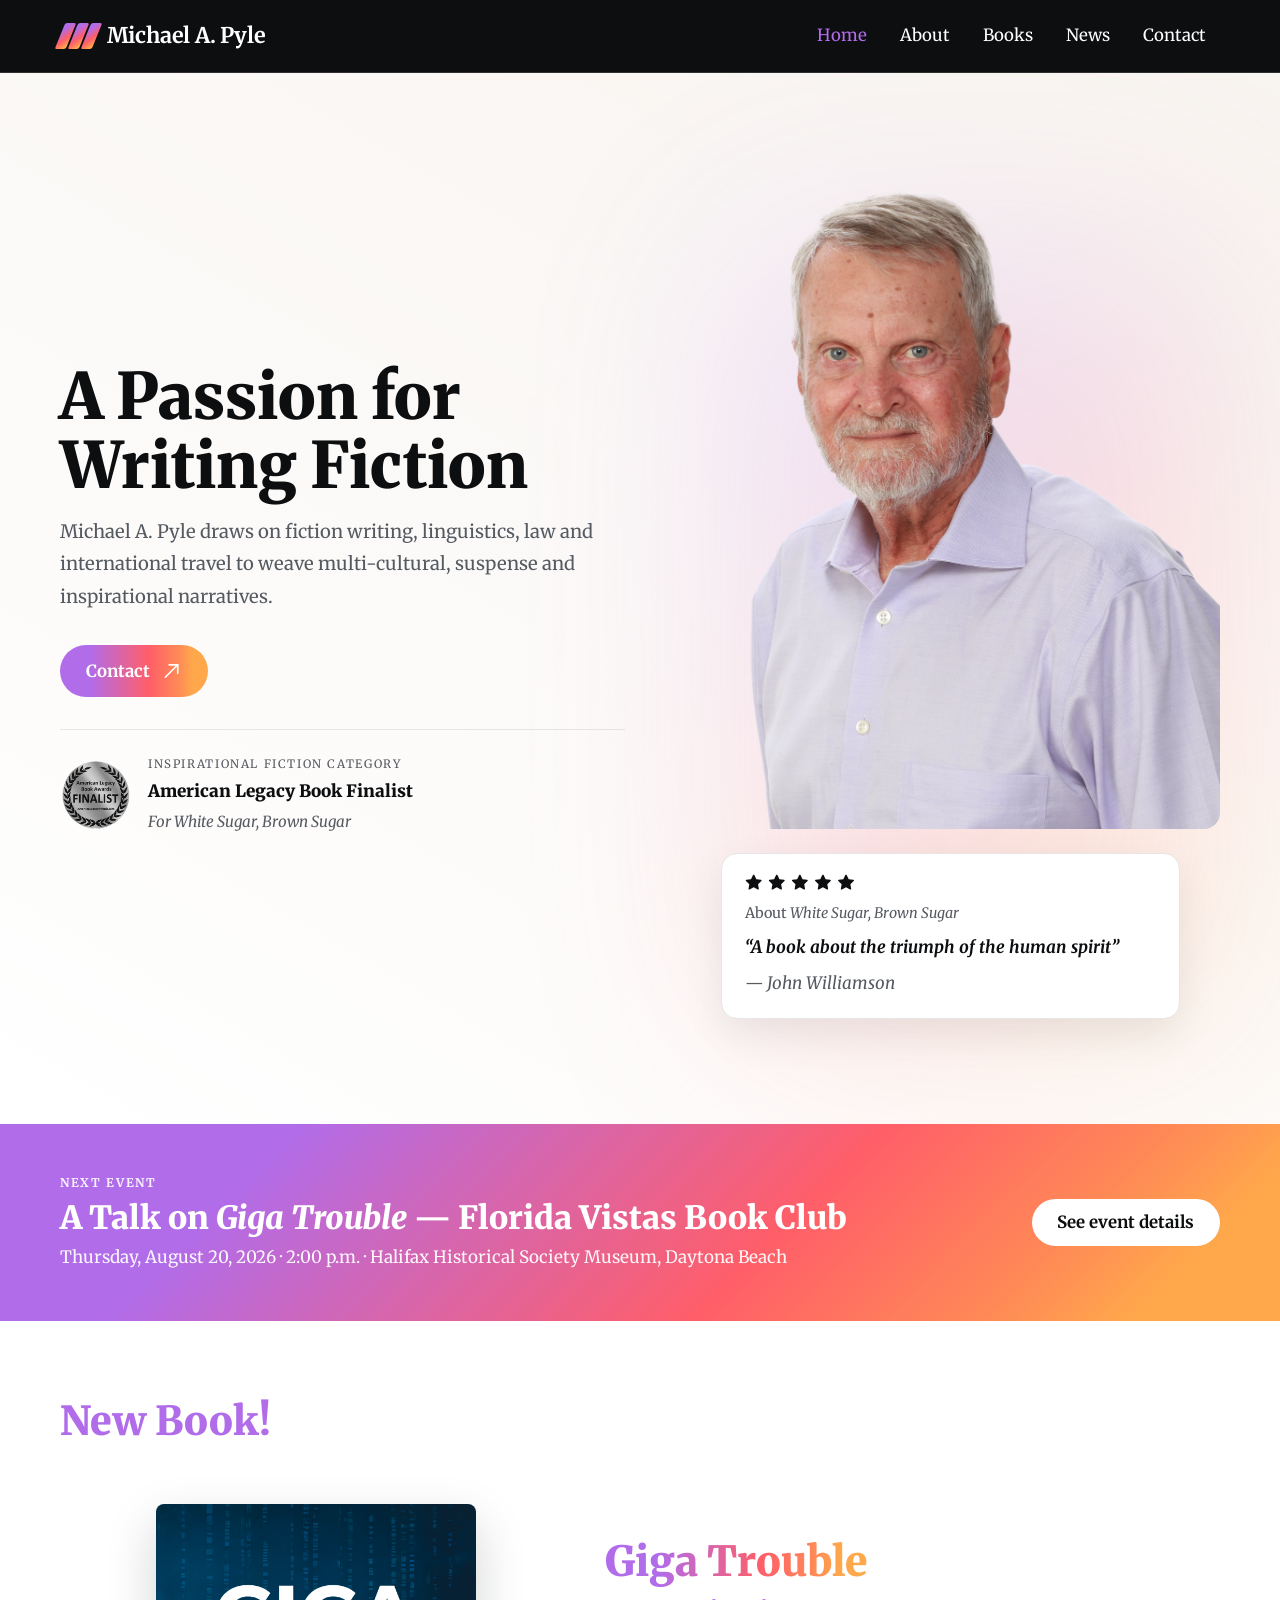
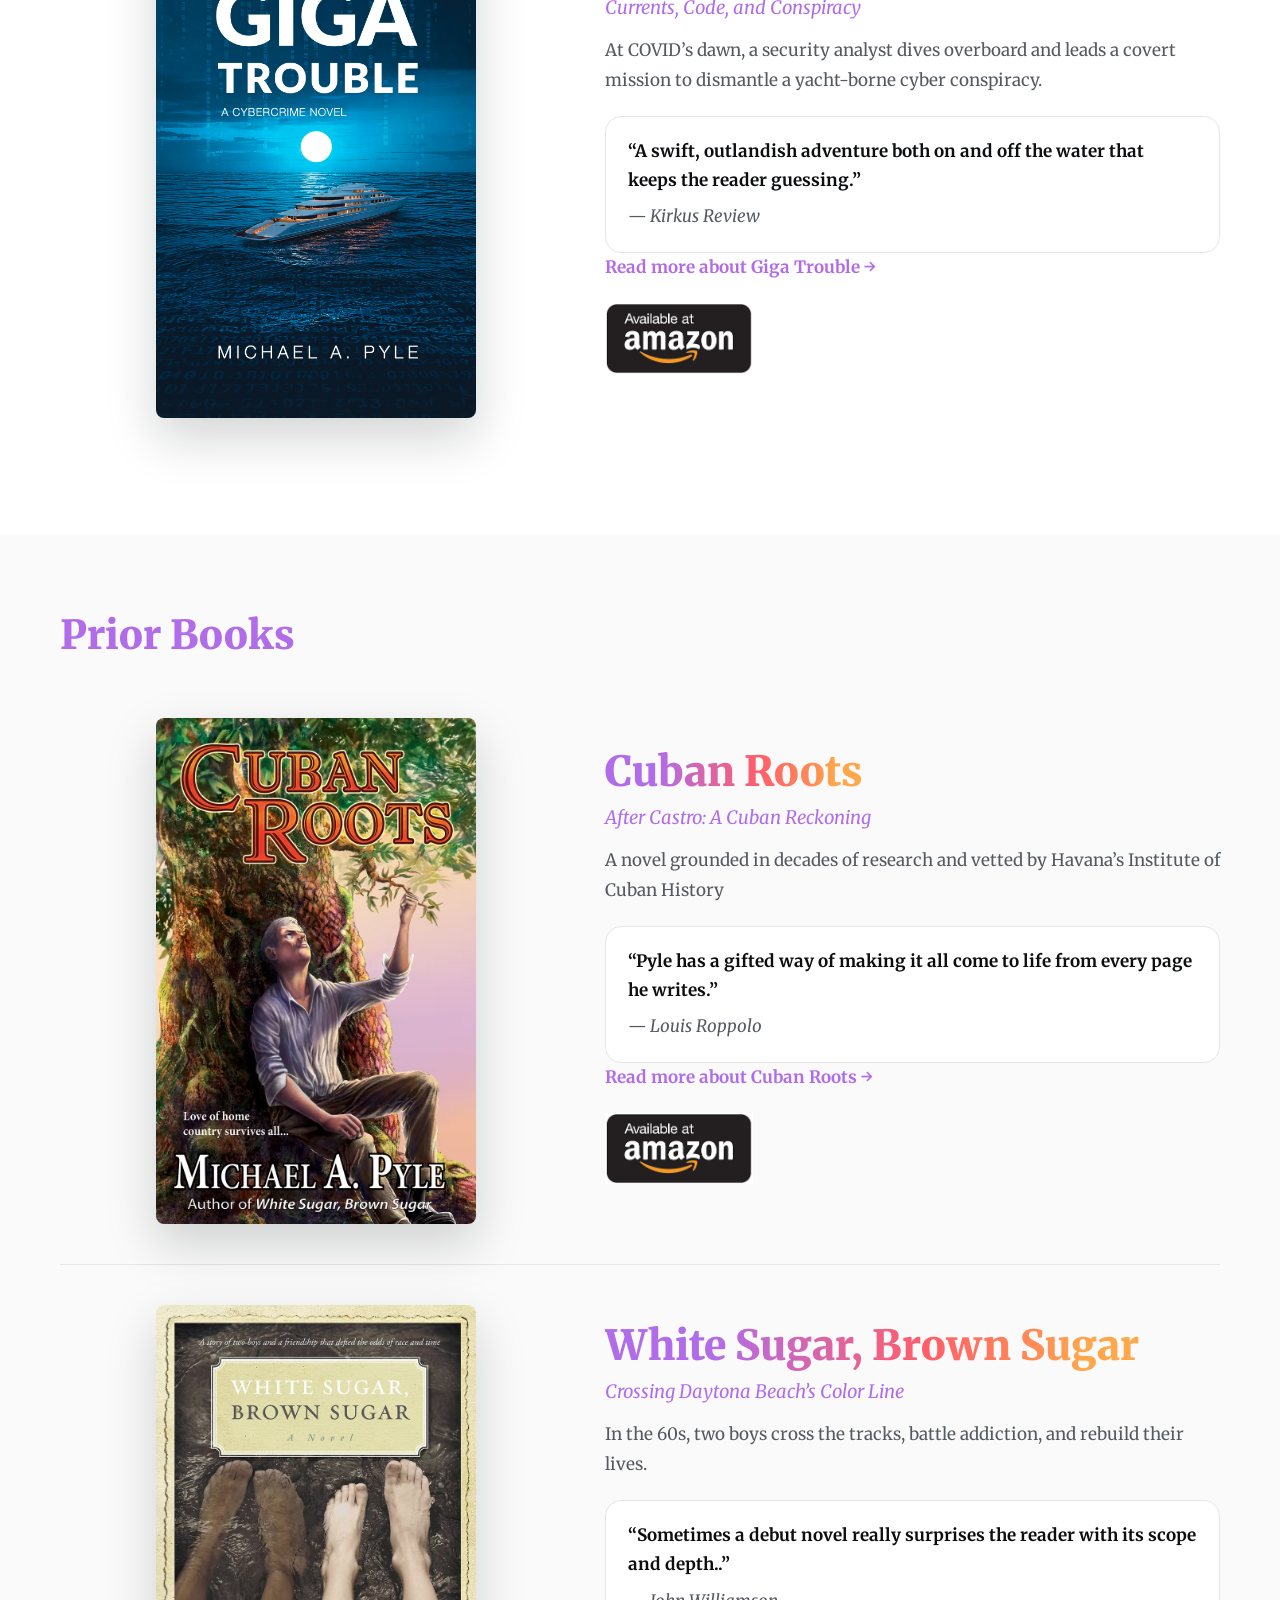
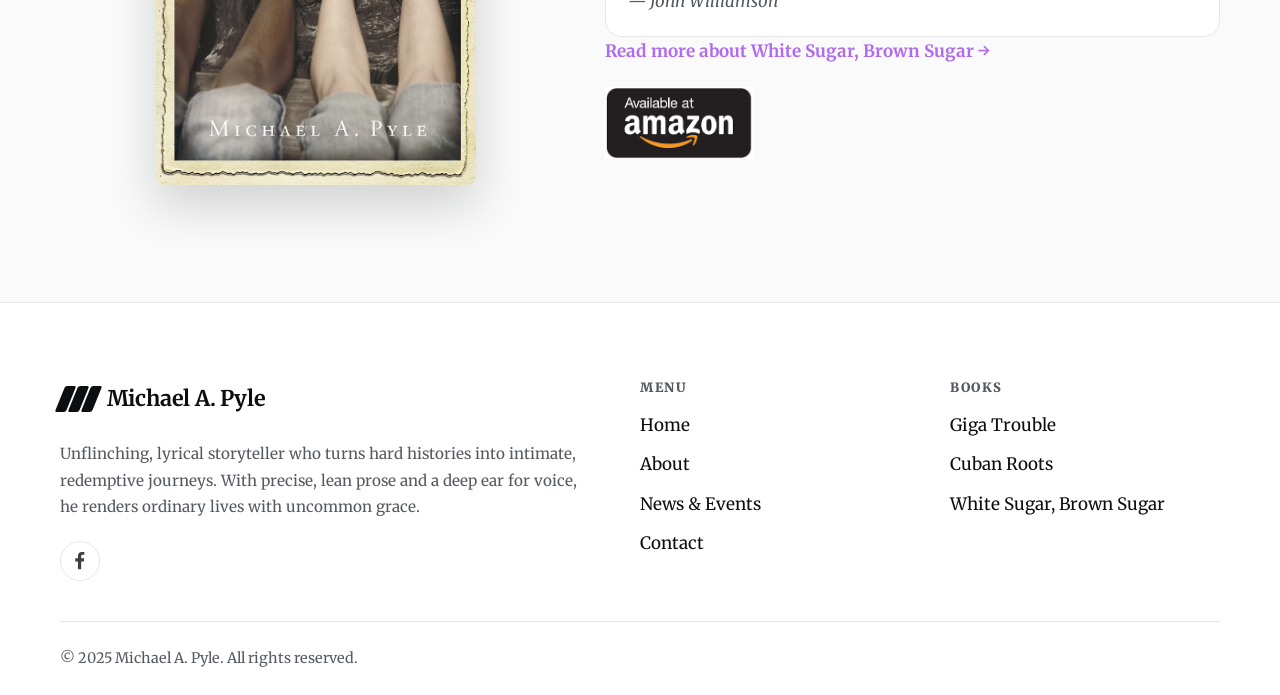
==== index.html @ 43aff0c9 "Add files via upload" ====
<!DOCTYPE html>
<html lang="en">
<head>
  <meta charset="utf-8">
  <meta name="viewport" content="width=device-width, initial-scale=1">
  <title>Michael A. Pyle</title>
  <meta name="description" content="Michael A. Pyle draws on fiction writing, linguistics, law and international travel to weave multi-cultural, suspense and inspirational narratives.">
  <link rel="canonical" href="https://www.michaelapyle.com/">
  <meta property="og:type" content="website">
  <meta property="og:site_name" content="Michael A. Pyle">
  <meta property="og:title" content="Michael A. Pyle">
  <meta property="og:description" content="Michael A. Pyle draws on fiction writing, linguistics, law and international travel to weave multi-cultural, suspense and inspirational narratives.">
  <meta property="og:url" content="https://www.michaelapyle.com/">
  <meta property="og:image" content="https://www.michaelapyle.com/images/og-michael-pyle.png">
  <meta name="twitter:card" content="summary_large_image">
  <meta name="twitter:title" content="Michael A. Pyle">
  <meta name="twitter:description" content="Michael A. Pyle draws on fiction writing, linguistics, law and international travel to weave multi-cultural, suspense and inspirational narratives.">
  <meta name="twitter:image" content="https://www.michaelapyle.com/images/og-michael-pyle.png">
  <link rel="icon" type="image/png" href="images/favicon.png">
  <link rel="apple-touch-icon" href="images/webclip.png">
  <link rel="preconnect" href="https://fonts.googleapis.com">
  <link rel="preconnect" href="https://fonts.gstatic.com" crossorigin>
  <link href="https://fonts.googleapis.com/css2?family=Merriweather:ital,wght@0,300;0,400;0,700;0,900;1,300;1,400;1,700;1,900&display=swap" rel="stylesheet">
  <link rel="stylesheet" href="css/styles.css">
  <script type="application/ld+json">
{
    "@context": "https://schema.org",
    "@type": "Person",
    "name": "Michael A. Pyle",
    "jobTitle": "Author",
    "birthDate": "1953",
    "birthPlace": "Daytona Beach, Florida",
    "alumniOf": "University of Florida",
    "url": "https://www.michaelapyle.com/",
    "email": "info@michaelapyle.com",
    "description": "Michael A. Pyle draws on fiction writing, linguistics, law and international travel to weave multi-cultural, suspense and inspirational narratives.",
    "knowsAbout": ["Fiction writing", "Linguistics", "Law", "Cuban history"],
    "sameAs": ["https://www.facebook.com"]
  }
  </script>
</head>
<body>
  <a class="skip-link" href="#main">Skip to content</a>
  <header class="nav" data-nav data-open="false">
    <div class="container nav__inner">
      <a class="brand" href="index.html" aria-label="Michael A. Pyle — home">
        <span class="brand__mark" aria-hidden="true"><span></span><span></span><span></span></span>
        <span class="brand__name">Michael A. Pyle</span>
      </a>
      <button class="nav__toggle" type="button" aria-label="Menu" aria-expanded="false" aria-controls="nav-menu">
        <span></span><span></span><span></span>
      </button>
      <nav id="nav-menu" class="nav__menu" aria-label="Primary">
        <a class="nav__link" href="index.html" aria-current="page">Home</a>
        <a class="nav__link" href="about.html">About</a>
        <div class="nav__books">
          <span class="nav__link nav__group-toggle">Books</span>
          <div class="nav__sub"><a href="giga-trouble.html"><span class="num">03/</span><span>Giga Trouble</span></a><a href="cuban-roots.html"><span class="num">02/</span><span>Cuban Roots</span></a><a href="white-sugar-brown-sugar.html"><span class="num">01/</span><span>White Sugar, Brown Sugar</span></a></div>
        </div>
        <a class="nav__link" href="news.html">News</a>
        <a class="nav__link" href="contact.html">Contact</a>
      </nav>
    </div>
  </header>
  <main id="main">
    <section class="hero">
      <div class="container hero__grid">
        <div class="hero__col">
          <h1>A Passion for Writing Fiction</h1>
          <p class="hero__lead">Michael A. Pyle draws on fiction writing, linguistics, law and international travel to weave multi-cultural, suspense and inspirational narratives.</p>
          <a class="btn btn--grad" href="contact.html" aria-label="Contact Michael A. Pyle">
        <span>Contact</span>
        <img class="btn__arrow" src="images/arrow-right-white.svg" alt="" width="22" height="22">
      </a>
          <div class="badge">
            <img src="images/american-legacy-bw.png" alt="American Legacy Book Awards seal" width="72">
            <div>
              <p class="badge__kicker">Inspirational Fiction Category</p>
              <p class="badge__title">American Legacy Book Finalist</p>
              <p class="badge__for">For <em>White Sugar, Brown Sugar</em></p>
            </div>
          </div>
        </div>
        <div class="hero__media">
          <div class="hero__glow" aria-hidden="true"></div>
          <img class="hero__img" src="images/michael-pyle-hero.png" alt="Author Michael A. Pyle" width="1152" height="768">
          <figure class="hero__quote">
            <img class="stars" src="images/stars.svg" alt="" width="110">
            <p class="label">About <em>White Sugar, Brown Sugar</em></p>
            <blockquote>&ldquo;A book about the triumph of the human spirit&rdquo;</blockquote>
            <cite>— John Williamson</cite>
          </figure>
        </div>
      </div>
    </section>

    <section class="cta-band">
      <div class="container cta-band__inner">
        <div>
          <p class="cta-band__eyebrow">Next event</p>
          <h2 class="cta-band__title">A Talk on <em>Giga Trouble</em> — Florida Vistas Book Club</h2>
          <p class="cta-band__detail">Thursday, August 20, 2026 · 2:00 p.m. · Halifax Historical Society Museum, Daytona Beach</p>
        </div>
        <a class="btn btn--on-grad" href="news.html" aria-label="See details for the August 20 Florida Vistas Book Club talk">See event details</a>
      </div>
    </section>

    <section class="section">
      <div class="container">
        <h2 class="callout-h">New Book!</h2>
        <div class="book-row">
          <div class="book-row__cover">
            <img src="images/giga-trouble-cover.png" alt="Giga Trouble book cover" width="1164">
          </div>
          <div>
            <h3 class="book-row__title"><a class="grad-text" href="giga-trouble.html">Giga Trouble</a></h3>
            <p class="book-row__tagline">Currents, Code, and Conspiracy</p>
            <p class="book-row__desc">At COVID&rsquo;s dawn, a security analyst dives overboard and leads a covert mission to dismantle a yacht-borne cyber conspiracy.</p>
            <div class="minicard">
              <blockquote>&ldquo;A swift, outlandish adventure both on and off the water that keeps the reader guessing.&rdquo;</blockquote>
              <cite>— Kirkus Review</cite>
            </div>
            <a class="read-more" href="giga-trouble.html">Read more about Giga Trouble →</a>
            <br>
            <a class="amazon-link" href="https://a.co/d/eagN1r6" target="_blank" rel="noopener" aria-label="Buy Giga Trouble on Amazon">
        <img src="images/available-at-amazon.png" alt="Available at Amazon" width="148">
      </a>
          </div>
        </div>
      </div>
    </section>

    <section class="section section--tint">
      <div class="container">
        <h2 class="callout-h">Prior Books</h2>
        <div class="book-row">
          <div class="book-row__cover">
            <img src="images/cuban-roots-cover.avif" alt="Cuban Roots book cover" width="600">
          </div>
          <div>
            <h3 class="book-row__title"><a class="grad-text" href="cuban-roots.html">Cuban Roots</a></h3>
            <p class="book-row__tagline">After Castro: A Cuban Reckoning</p>
            <p class="book-row__desc">A novel grounded in decades of research and vetted by Havana&rsquo;s Institute of Cuban History</p>
            <div class="minicard">
              <blockquote>&ldquo;Pyle has a gifted way of making it all come to life from every page he writes.&rdquo;</blockquote>
              <cite>— Louis Roppolo</cite>
            </div>
            <a class="read-more" href="cuban-roots.html">Read more about Cuban Roots →</a>
            <br>
            <a class="amazon-link" href="https://a.co/d/e1pcPQa" target="_blank" rel="noopener" aria-label="Buy Cuban Roots on Amazon">
        <img src="images/available-at-amazon.png" alt="Available at Amazon" width="148">
      </a>
          </div>
        </div>
        <div class="book-row">
          <div class="book-row__cover">
            <img src="images/white-sugar-cover.avif" alt="White Sugar, Brown Sugar book cover" width="600">
          </div>
          <div>
            <h3 class="book-row__title"><a class="grad-text" href="white-sugar-brown-sugar.html">White Sugar, Brown Sugar</a></h3>
            <p class="book-row__tagline">Crossing Daytona Beach&rsquo;s Color Line</p>
            <p class="book-row__desc">In the 60s, two boys cross the tracks, battle addiction, and rebuild their lives.</p>
            <div class="minicard">
              <blockquote>&ldquo;Sometimes a debut novel really surprises the reader with its scope and depth..&rdquo;</blockquote>
              <cite>— John Williamson</cite>
            </div>
            <a class="read-more" href="white-sugar-brown-sugar.html">Read more about White Sugar, Brown Sugar →</a>
            <br>
            <a class="amazon-link" href="https://a.co/d/07McNu4" target="_blank" rel="noopener" aria-label="Buy White Sugar, Brown Sugar on Amazon">
        <img src="images/available-at-amazon.png" alt="Available at Amazon" width="148">
      </a>
          </div>
        </div>
      </div>
    </section>
  </main>
  <footer class="footer">
    <div class="container">
      <div class="footer__top">
        <div>
          <a class="brand" href="index.html" aria-label="Michael A. Pyle — home">
        <span class="brand__mark" aria-hidden="true"><span></span><span></span><span></span></span>
        <span class="brand__name">Michael A. Pyle</span>
      </a>
          <p class="footer__blurb">Unflinching, lyrical storyteller who turns hard histories into intimate, redemptive journeys. With precise, lean prose and a deep ear for voice, he renders ordinary lives with uncommon grace.</p>
          <div class="social">
            <a href="https://www.facebook.com" target="_blank" rel="noopener" aria-label="Facebook">
              <img src="images/fb.svg" alt="" width="18" height="18">
            </a>
          </div>
        </div>
        <div class="footer__col">
          <h3>Menu</h3>
          <a href="index.html">Home</a>
          <a href="about.html">About</a>
          <a href="news.html">News &amp; Events</a>
          <a href="contact.html">Contact</a>
        </div>
        <div class="footer__col">
          <h3>Books</h3>
          <a href="giga-trouble.html">Giga Trouble</a>
          <a href="cuban-roots.html">Cuban Roots</a>
          <a href="white-sugar-brown-sugar.html">White Sugar, Brown Sugar</a>
        </div>
      </div>
      <div class="footer__bottom">© 2025 Michael A. Pyle. All rights reserved.</div>
    </div>
  </footer>
  <script src="js/nav.js" defer></script>
</body>
</html>
---- css/styles.css ----
/* =========================================================================
   Michael A. Pyle — static recreation
   Mobile-first. Palette + signature gradient lifted verbatim from the
   original Webflow stylesheet (michael-a-pyle.webflow.shared.css).
   ========================================================================= */

:root {
  --dark: #0d0e10;
  --white: #ffffff;
  --off-white: #fafafa;
  --paper: #f8f4f0;

  /* text */
  --ink: #0d0e10;
  --ink-muted: #555a61;
  --on-dark: #ffffff;
  --on-dark-muted: rgba(255, 255, 255, 0.75);

  /* lines */
  --border: #e6e6e6;
  --border-dark: rgba(255, 255, 255, 0.14);

  /* brand gradient stops */
  --g1: #b16cea; /* purple */
  --g2: #ff5e69; /* pink   */
  --g3: #ff8a56; /* orange */
  --g4: #ffa84b; /* amber  */
  --brand: var(--g1);
  --gradient: linear-gradient(to right, #b16cea 20%, #ff5e69 60%, #ff8a56 80%, #ffa84b 90%);
  --gradient-135: linear-gradient(135deg, #b16cea 20%, #ff5e69 60%, #ff8a56 80%, #ffa84b 90%);

  --maxw: 1200px;
  --radius: 16px;
  --radius-pill: 40px;

  --step: clamp(2.5rem, 6vw, 5rem); /* vertical section rhythm */
}

/* ---------- reset ---------- */
*,
*::before,
*::after { box-sizing: border-box; }

html { -webkit-text-size-adjust: 100%; scroll-behavior: smooth; }

body {
  margin: 0;
  font-family: "Merriweather", Georgia, "Times New Roman", serif;
  font-weight: 400;
  font-size: 1.0625rem;
  line-height: 1.75;
  color: var(--ink);
  background: var(--white);
  -webkit-font-smoothing: antialiased;
  text-rendering: optimizeLegibility;
}

img { max-width: 100%; height: auto; display: block; }

a { color: inherit; }

h1, h2, h3, h4, h5, h6 { font-weight: 900; line-height: 1.15; margin: 0 0 0.5em; }

p { margin: 0 0 1rem; }

:focus-visible {
  outline: 3px solid var(--g1);
  outline-offset: 2px;
  border-radius: 4px;
}

.skip-link {
  position: absolute;
  left: -9999px;
  top: 0;
  background: var(--dark);
  color: #fff;
  padding: 0.75rem 1.25rem;
  z-index: 1000;
  border-radius: 0 0 8px 0;
}
.skip-link:focus { left: 0; }

.container {
  width: 100%;
  max-width: var(--maxw);
  margin-inline: auto;
  padding-inline: 1.25rem;
}

.visually-hidden {
  position: absolute !important;
  width: 1px; height: 1px;
  padding: 0; margin: -1px;
  overflow: hidden; clip: rect(0 0 0 0);
  white-space: nowrap; border: 0;
}

/* gradient text helper */
.grad-text {
  background: var(--gradient);
  -webkit-background-clip: text;
  background-clip: text;
  color: transparent;
}

/* ========================================================================
   NAV
   ======================================================================== */
.nav {
  position: sticky;
  top: 0;
  z-index: 100;
  background: var(--dark);
  color: var(--on-dark);
  border-bottom: 1px solid var(--border-dark);
}
.nav__inner {
  display: flex;
  align-items: center;
  justify-content: space-between;
  flex-wrap: wrap;
  gap: 1rem;
  min-height: 72px;
}
.brand {
  display: inline-flex;
  align-items: center;
  gap: 0.6rem;
  text-decoration: none;
  color: var(--on-dark);
}
.brand__mark {
  display: inline-flex;
  gap: 2px;
  flex: 0 0 auto;
}
.brand__mark span {
  width: 11px;
  height: 26px;
  display: block;
  -webkit-transform: skewX(-22deg);
  transform: skewX(-22deg);
  background: var(--gradient-135);
  border-radius: 2px;
}
.brand__name {
  font-family: "Merriweather", Georgia, serif;
  font-weight: 700;
  font-size: 1.35rem;
  letter-spacing: -0.01em;
  white-space: nowrap;
}

.nav__toggle {
  display: inline-flex;
  flex-direction: column;
  justify-content: center;
  gap: 5px;
  width: 44px; height: 44px;
  background: transparent;
  border: 0;
  cursor: pointer;
  padding: 10px;
}
.nav__toggle span {
  height: 2px;
  background: #fff;
  border-radius: 2px;
  transition: transform 0.25s ease, opacity 0.2s ease;
}
.nav[data-open="true"] .nav__toggle span:nth-child(1) { transform: translateY(7px) rotate(45deg); }
.nav[data-open="true"] .nav__toggle span:nth-child(2) { opacity: 0; }
.nav[data-open="true"] .nav__toggle span:nth-child(3) { transform: translateY(-7px) rotate(-45deg); }

.nav__menu {
  display: none;
  flex-direction: column;
  gap: 0.25rem;
  padding: 0.5rem 0 1.25rem;
  width: 100%;
  order: 3;
}
.nav[data-open="true"] .nav__menu { display: flex; }

.nav__link {
  text-decoration: none;
  color: var(--on-dark);
  font-size: 1.05rem;
  padding: 0.6rem 0.25rem;
  border-bottom: 1px solid var(--border-dark);
}
.nav__link[aria-current="page"] { color: var(--g1); }

.nav__group-label {
  margin-top: 0.5rem;
  font-size: 0.8rem;
  letter-spacing: 0.12em;
  text-transform: uppercase;
  color: var(--on-dark-muted);
}
.nav__sub {
  display: flex;
  flex-direction: column;
}
.nav__sub a {
  display: flex;
  align-items: baseline;
  gap: 0.6rem;
  text-decoration: none;
  color: var(--on-dark);
  padding: 0.55rem 0.25rem;
  border-bottom: 1px solid var(--border-dark);
}
.nav__sub .num { color: var(--g1); font-weight: 700; font-size: 0.85rem; }

/* ========================================================================
   HERO (dark)
   ======================================================================== */
.hero {
  background: linear-gradient(210deg, var(--paper), #fff);
  color: var(--ink);
  padding-block: clamp(2.5rem, 7vw, 5.5rem);
  position: relative;
  overflow: hidden;
}
.hero__grid {
  display: grid;
  gap: 2.5rem;
  align-items: center;
}
.hero__eyebrow {
  color: var(--ink-muted);
  font-style: italic;
  margin-bottom: 0.75rem;
}
.hero h1 {
  font-size: clamp(2.5rem, 8vw, 4rem);
  font-weight: 900;
  line-height: 1.08;
  margin-bottom: 1rem;
}
.hero__lead {
  color: var(--ink-muted);
  font-size: 1.15rem;
  max-width: 46ch;
  margin-bottom: 2rem;
}
.hero__tagline {
  font-style: italic;
  font-size: 1.25rem;
  color: var(--g1);
  margin-bottom: 0.5rem;
}
.hero__desc { color: var(--ink-muted); max-width: 48ch; margin-bottom: 1.75rem; }
.hero__img {
  border-radius: var(--radius);
  width: 100%;
  position: relative;
  z-index: 1;
}
.hero__media { position: relative; }
.hero__glow {
  position: absolute;
  inset: 10% 0 0 10%;
  background: var(--gradient-135);
  filter: blur(110px);
  opacity: 0.18;
  z-index: 0;
  pointer-events: none;
}

/* award badge */
.badge {
  display: flex;
  align-items: center;
  gap: 1rem;
  margin-top: 2rem;
  padding-top: 1.5rem;
  border-top: 1px solid var(--border);
}
.badge img { width: 72px; height: auto; }
.badge__kicker {
  font-size: 0.72rem;
  letter-spacing: 0.14em;
  text-transform: uppercase;
  color: var(--ink-muted);
  margin: 0;
}
.badge__title { font-weight: 900; margin: 0.15rem 0; }
.badge__for { font-style: italic; color: var(--ink-muted); margin: 0; font-size: 0.95rem; }

/* floating testimonial card on hero image */
.hero__quote {
  margin-top: 1.5rem;
  background: var(--white);
  border: 1px solid var(--border);
  border-radius: var(--radius);
  padding: 1.25rem 1.4rem;
  position: relative;
  z-index: 1;
  box-shadow: 0 16px 40px rgba(13, 14, 16, 0.08);
}
.hero__quote .stars { width: 110px; margin-bottom: 0.6rem; }
.hero__quote .label { color: var(--ink-muted); font-size: 0.9rem; margin: 0 0 0.4rem; }
.hero__quote blockquote { margin: 0; font-style: italic; font-weight: 700; }
.hero__quote cite { display: block; margin-top: 0.4rem; font-style: italic; color: var(--ink-muted); }

/* ========================================================================
   BUTTONS
   ======================================================================== */
.btn {
  display: inline-flex;
  align-items: center;
  gap: 0.7rem;
  font-family: inherit;
  font-weight: 700;
  font-size: 1.05rem;
  text-decoration: none;
  border: 0;
  cursor: pointer;
  border-radius: var(--radius-pill);
  padding: 0.95rem 1.6rem;
  line-height: 1;
  transition: transform 0.15s ease, box-shadow 0.2s ease, opacity 0.2s ease;
}
.btn--grad { background: var(--gradient); color: #fff; }
.btn--grad:hover { transform: translateY(-2px); box-shadow: 0 12px 28px rgba(177, 108, 234, 0.35); }
.btn--solid { background: var(--g1); color: #fff; }
.btn--solid:hover { transform: translateY(-2px); }
.btn--outline {
  background: transparent;
  border: 1px solid currentColor;
  color: var(--ink);
}
.btn__arrow {
  width: 22px; height: 22px;
  display: inline-block;
  flex: 0 0 auto;
}
/* gradient-text "link" CTA used in sidebars */
.cta-link {
  display: inline-flex;
  align-items: center;
  gap: 0.6rem;
  text-decoration: none;
  font-weight: 900;
  font-size: 1.15rem;
}
.cta-link span:first-child {
  background: var(--gradient);
  -webkit-background-clip: text;
  background-clip: text;
  color: transparent;
}
.cta-link .btn__arrow { background: var(--g1); border-radius: 50%; padding: 4px; }

.amazon-link { display: inline-block; margin-top: 1.25rem; }
.amazon-link img { width: 148px; }

/* ========================================================================
   SECTIONS / BOOK CARDS (home)
   ======================================================================== */
.section { padding-block: var(--step); }
.section--tint { background: var(--off-white); }

.section-head { margin-bottom: 2.5rem; }
.section-head h2 {
  color: var(--g1);
  font-size: clamp(1.75rem, 5vw, 2.5rem);
  margin-bottom: 0.75rem;
}
.divider { width: clamp(140px, 30vw, 240px); opacity: 0.9; }

.book-row {
  display: grid;
  gap: 2rem;
  align-items: center;
  padding-block: 2.5rem;
  border-top: 1px solid var(--border);
}
.book-row:first-of-type { border-top: 0; }
.book-row__cover { justify-self: center; }
.book-row__cover img {
  max-width: 320px;
  width: 100%;
  border-radius: 8px;
  box-shadow: 0 20px 50px rgba(13, 14, 16, 0.18);
}
.book-row__title {
  font-size: clamp(2rem, 6vw, 2.6rem);
  margin-bottom: 0.4rem;
}
.book-row__title a { text-decoration: none; }
.book-row__tagline { font-style: italic; color: var(--g1); font-size: 1.15rem; margin-bottom: 0.75rem; }
.book-row__desc { color: var(--ink-muted); margin-bottom: 1.25rem; }
.book-row .read-more { text-decoration: none; font-weight: 700; color: var(--g1); }

.minicard {
  border: 1px solid var(--border);
  border-radius: var(--radius);
  padding: 1.25rem 1.4rem;
  background: var(--white);
}
.minicard blockquote { margin: 0; font-weight: 700; }
.minicard cite { display: block; margin-top: 0.4rem; font-style: italic; color: var(--ink-muted); }

/* "New Book!" callout heading */
.callout-h { color: var(--g1); font-size: clamp(1.75rem, 5vw, 2.5rem); margin-bottom: 1.25rem; }

/* "Next event" CTA band */
.cta-band { background: var(--gradient-135); color: #fff; padding-block: clamp(2rem, 5vw, 3rem); }
.cta-band__inner {
  display: flex;
  flex-wrap: wrap;
  gap: 1.5rem;
  align-items: center;
  justify-content: space-between;
}
.cta-band__eyebrow {
  text-transform: uppercase;
  letter-spacing: 0.14em;
  font-size: 0.75rem;
  font-weight: 700;
  margin: 0 0 0.4rem;
  opacity: 0.92;
}
.cta-band__title { font-size: clamp(1.4rem, 3.5vw, 2rem); color: #fff; margin: 0 0 0.4rem; }
.cta-band__detail { margin: 0; opacity: 0.95; }
.btn--on-grad { background: #fff; color: var(--ink); flex: 0 0 auto; }
.btn--on-grad:hover { transform: translateY(-2px); box-shadow: 0 12px 28px rgba(0, 0, 0, 0.2); }

/* ========================================================================
   ARTICLE / two-column content pages (about, book detail)
   ======================================================================== */
.layout {
  display: grid;
  gap: 3rem;
  padding-block: var(--step);
}
.prose { font-size: 1.0625rem; }
.prose h2 { color: var(--g1); font-size: clamp(1.6rem, 4.5vw, 2.1rem); margin-bottom: 0.5rem; }
.prose .divider { margin-bottom: 1.5rem; }
.prose p { color: var(--ink); }
.prose em { }
.prose a { color: var(--g1); text-decoration: underline; text-underline-offset: 2px; }
.lead-q { font-size: 1.35rem; font-weight: 900; line-height: 1.4; }
.attribution { font-style: italic; color: var(--ink-muted); margin-bottom: 2rem; }
.aside-label { color: var(--ink-muted); font-style: italic; margin-bottom: 0.25rem; }

.aside { }
.aside .quotes-mark { width: 56px; margin-bottom: 1rem; }
.aside .review-logo { width: 220px; margin: 0.5rem 0 1rem; }
.aside .review-body { color: var(--ink); font-size: 1rem; }
.aside .recognition img { margin: 0.75rem 0; }
.aside .award-num { font-size: 3rem; color: var(--g1); margin: 0; line-height: 1; }
.aside .award-label { font-size: 1.1rem; margin: 0 0 1.5rem; }
.essay-figure { display: block; text-decoration: none; border: 1px solid var(--border); border-radius: var(--radius); overflow: hidden; margin-bottom: 1rem; }

/* ========================================================================
   CONTACT
   ======================================================================== */
.contact { padding-block: var(--step); }
.contact h1 { font-size: clamp(2.25rem, 7vw, 4rem); letter-spacing: -0.01em; margin-bottom: 2rem; }
.contact__email {
  font-size: 1.25rem;
  margin-bottom: 2rem;
}
.contact__email a { color: var(--g1); text-decoration: none; }
.form-grid { display: grid; gap: 1rem; max-width: 720px; }
.form-row { display: grid; gap: 1rem; }
label { font-weight: 700; }
.field {
  width: 100%;
  font-family: inherit;
  font-size: 1rem;
  padding: 0.9rem 1rem;
  border: 1px solid var(--border);
  border-radius: 10px;
  background: var(--white);
  color: var(--ink);
}
.field:focus-visible { outline: 3px solid var(--g1); outline-offset: 1px; }
textarea.field { min-height: 160px; resize: vertical; }
.form-note { color: var(--ink-muted); font-size: 0.9rem; }

/* ========================================================================
   FOOTER (light)
   ======================================================================== */
.footer {
  background: var(--white);
  border-top: 1px solid var(--border);
  padding-block: var(--step) 1.5rem;
}
.footer__top { display: grid; gap: 2.5rem; }
.footer .brand__name { color: var(--ink); }
.footer .brand__mark span { background: var(--dark); }
.footer__blurb { color: var(--ink-muted); font-size: 0.95rem; max-width: 52ch; margin: 1.25rem 0; }
.social { display: inline-flex; gap: 0.75rem; }
.social a {
  width: 40px; height: 40px;
  display: inline-flex; align-items: center; justify-content: center;
  border: 1px solid var(--border);
  border-radius: 50%;
}
.social img { width: 18px; height: 18px; filter: brightness(0); opacity: 0.75; transition: opacity 0.2s ease; }
.social a:hover { border-color: var(--g1); }
.social a:hover img { opacity: 1; }
.footer__col h3 { font-size: 0.8rem; letter-spacing: 0.12em; text-transform: uppercase; color: var(--ink-muted); margin-bottom: 0.75rem; }
.footer__col a { display: block; text-decoration: none; padding: 0.3rem 0; color: var(--ink); }
.footer__col a:hover { color: var(--g1); }
.footer__bottom {
  margin-top: 2.5rem;
  padding-top: 1.5rem;
  border-top: 1px solid var(--border);
  color: var(--ink-muted);
  font-size: 0.9rem;
}

/* ========================================================================
   NEWS & EVENTS
   ======================================================================== */
.page-intro { padding-block: clamp(2rem, 5vw, 3.5rem) 0; }
.page-intro h1 {
  font-size: clamp(2.25rem, 7vw, 3.5rem);
  letter-spacing: -0.01em;
  margin-bottom: 0.5rem;
}
.page-intro__lead { color: var(--ink-muted); font-size: 1.1rem; max-width: 60ch; }

.events-page { padding-block: var(--step); }
.events-group { margin-bottom: clamp(2.5rem, 6vw, 4rem); }
.events-group > h2 {
  color: var(--g1);
  font-size: clamp(1.5rem, 4vw, 2rem);
  margin-bottom: 1.5rem;
}
.events-list { display: grid; gap: 1.5rem; }

.event {
  border: 1px solid var(--border);
  border-radius: var(--radius);
  padding: 1.5rem 1.6rem;
  background: var(--white);
  box-shadow: 0 10px 30px rgba(13, 14, 16, 0.05);
}
.event--upcoming { border-left: 4px solid transparent; border-image: var(--gradient) 1; }
.event__head {
  display: flex;
  flex-wrap: wrap;
  gap: 0.6rem 1rem;
  align-items: center;
  justify-content: space-between;
  margin-bottom: 0.6rem;
}
.event__type {
  display: inline-block;
  font-size: 0.7rem;
  letter-spacing: 0.1em;
  text-transform: uppercase;
  font-weight: 700;
  color: #fff;
  background: var(--gradient);
  padding: 0.35rem 0.75rem;
  border-radius: var(--radius-pill);
}
.event__date { color: var(--ink-muted); font-size: 0.95rem; font-style: italic; }
.event__title { font-size: clamp(1.25rem, 3.2vw, 1.55rem); margin: 0.1rem 0 0.5rem; }
.event__meta { color: var(--ink-muted); font-style: italic; margin: 0 0 0.75rem; }
.event__desc { color: var(--ink); margin-bottom: 1rem; }
.event__desc:last-child { margin-bottom: 0; }
.event__links { display: flex; flex-wrap: wrap; gap: 0.5rem 1.5rem; }
.event__link { font-weight: 700; color: var(--g1); text-decoration: none; }
.event__link:hover { text-decoration: underline; text-underline-offset: 2px; }

@media (min-width: 720px) {
  .events-list { grid-template-columns: 1fr 1fr; }
  .events-group--single .events-list { grid-template-columns: 1fr; }
}

/* ========================================================================
   404
   ======================================================================== */
.notfound {
  text-align: center;
  padding-block: clamp(3rem, 10vw, 7rem);
}
.notfound img { width: clamp(180px, 40vw, 320px); margin: 0 auto 2rem; }
.notfound h1 { font-size: clamp(2.5rem, 9vw, 5rem); margin-bottom: 0.5rem; }
.notfound p { color: var(--ink-muted); margin-bottom: 2rem; }

/* ========================================================================
   RESPONSIVE — tablet / desktop
   ======================================================================== */
@media (min-width: 720px) {
  .form-row { grid-template-columns: 1fr 1fr; }
  .footer__top { grid-template-columns: 2fr 1fr 1fr; }
}

@media (min-width: 940px) {
  .nav__toggle { display: none; }
  .nav__menu {
    display: flex;
    flex-direction: row;
    align-items: center;
    gap: 0.25rem;
    padding: 0;
    position: static;
    width: auto;
    order: 0;
  }
  .nav__inner { position: relative; }
  .nav__link { border-bottom: 0; padding: 0.5rem 0.9rem; }
  .nav__group-label { display: none; }

  /* Books dropdown */
  .nav__books { position: relative; }
  .nav__books > .nav__link { cursor: default; }
  .nav__sub {
    position: absolute;
    top: 100%;
    left: 0;
    min-width: 320px;
    background: var(--dark);
    border: 1px solid var(--border-dark);
    border-radius: 12px;
    padding: 0.5rem;
    opacity: 0;
    visibility: hidden;
    transform: translateY(6px);
    transition: opacity 0.18s ease, transform 0.18s ease, visibility 0.18s;
    box-shadow: 0 20px 50px rgba(0, 0, 0, 0.5);
  }
  .nav__books:hover .nav__sub,
  .nav__books:focus-within .nav__sub {
    opacity: 1; visibility: visible; transform: translateY(0);
  }
  .nav__sub a { border-bottom: 0; border-radius: 8px; }
  .nav__sub a:hover { background: rgba(255, 255, 255, 0.06); }

  .hero__grid { grid-template-columns: 1.05fr 1fr; gap: 3.5rem; }
  .book-row { grid-template-columns: 1fr 1.2fr; }
  .book-row--reverse .book-row__cover { order: 2; }
  .layout--2col { grid-template-columns: 1.4fr 1fr; }
  .section-head { max-width: 60ch; }
}

@media (min-width: 1100px) {
  .hero h1 { font-size: 4rem; }
}

/* respect reduced motion */
@media (prefers-reduced-motion: reduce) {
  * { scroll-behavior: auto !important; transition: none !important; }
}
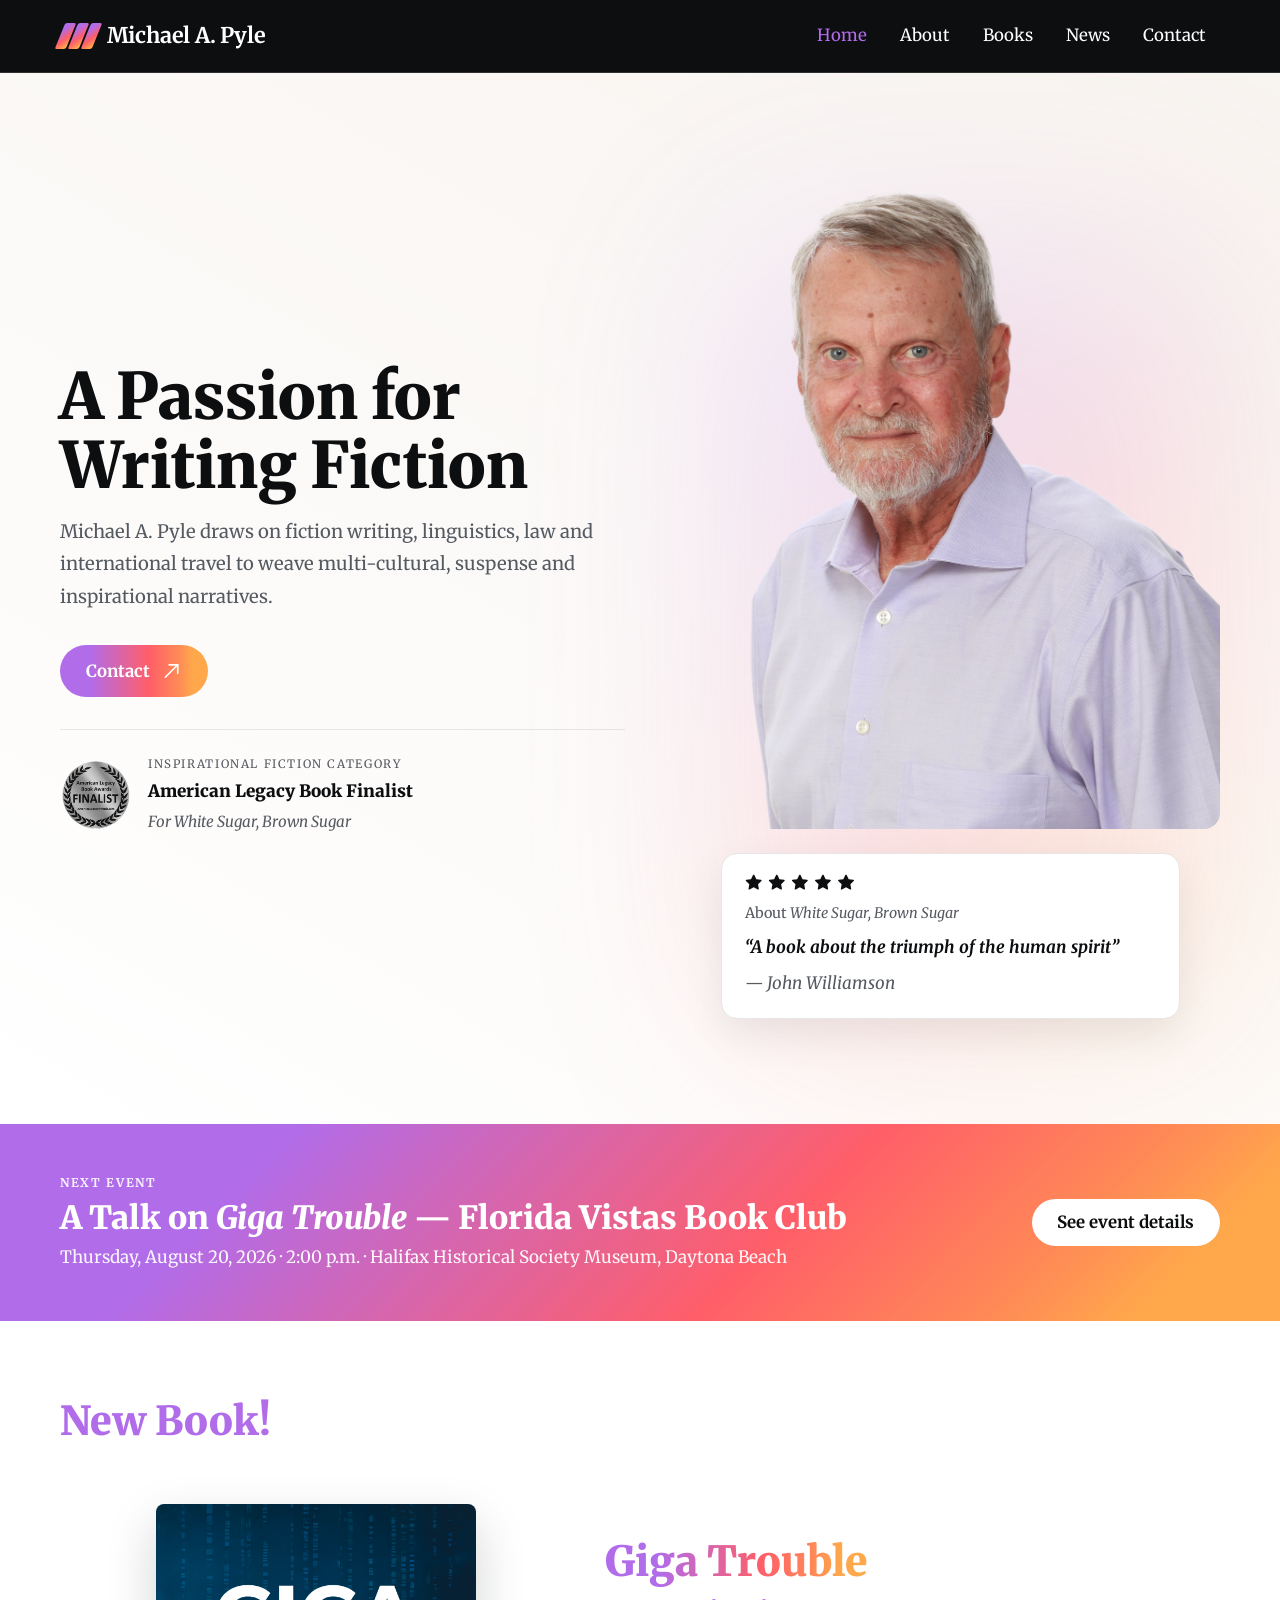
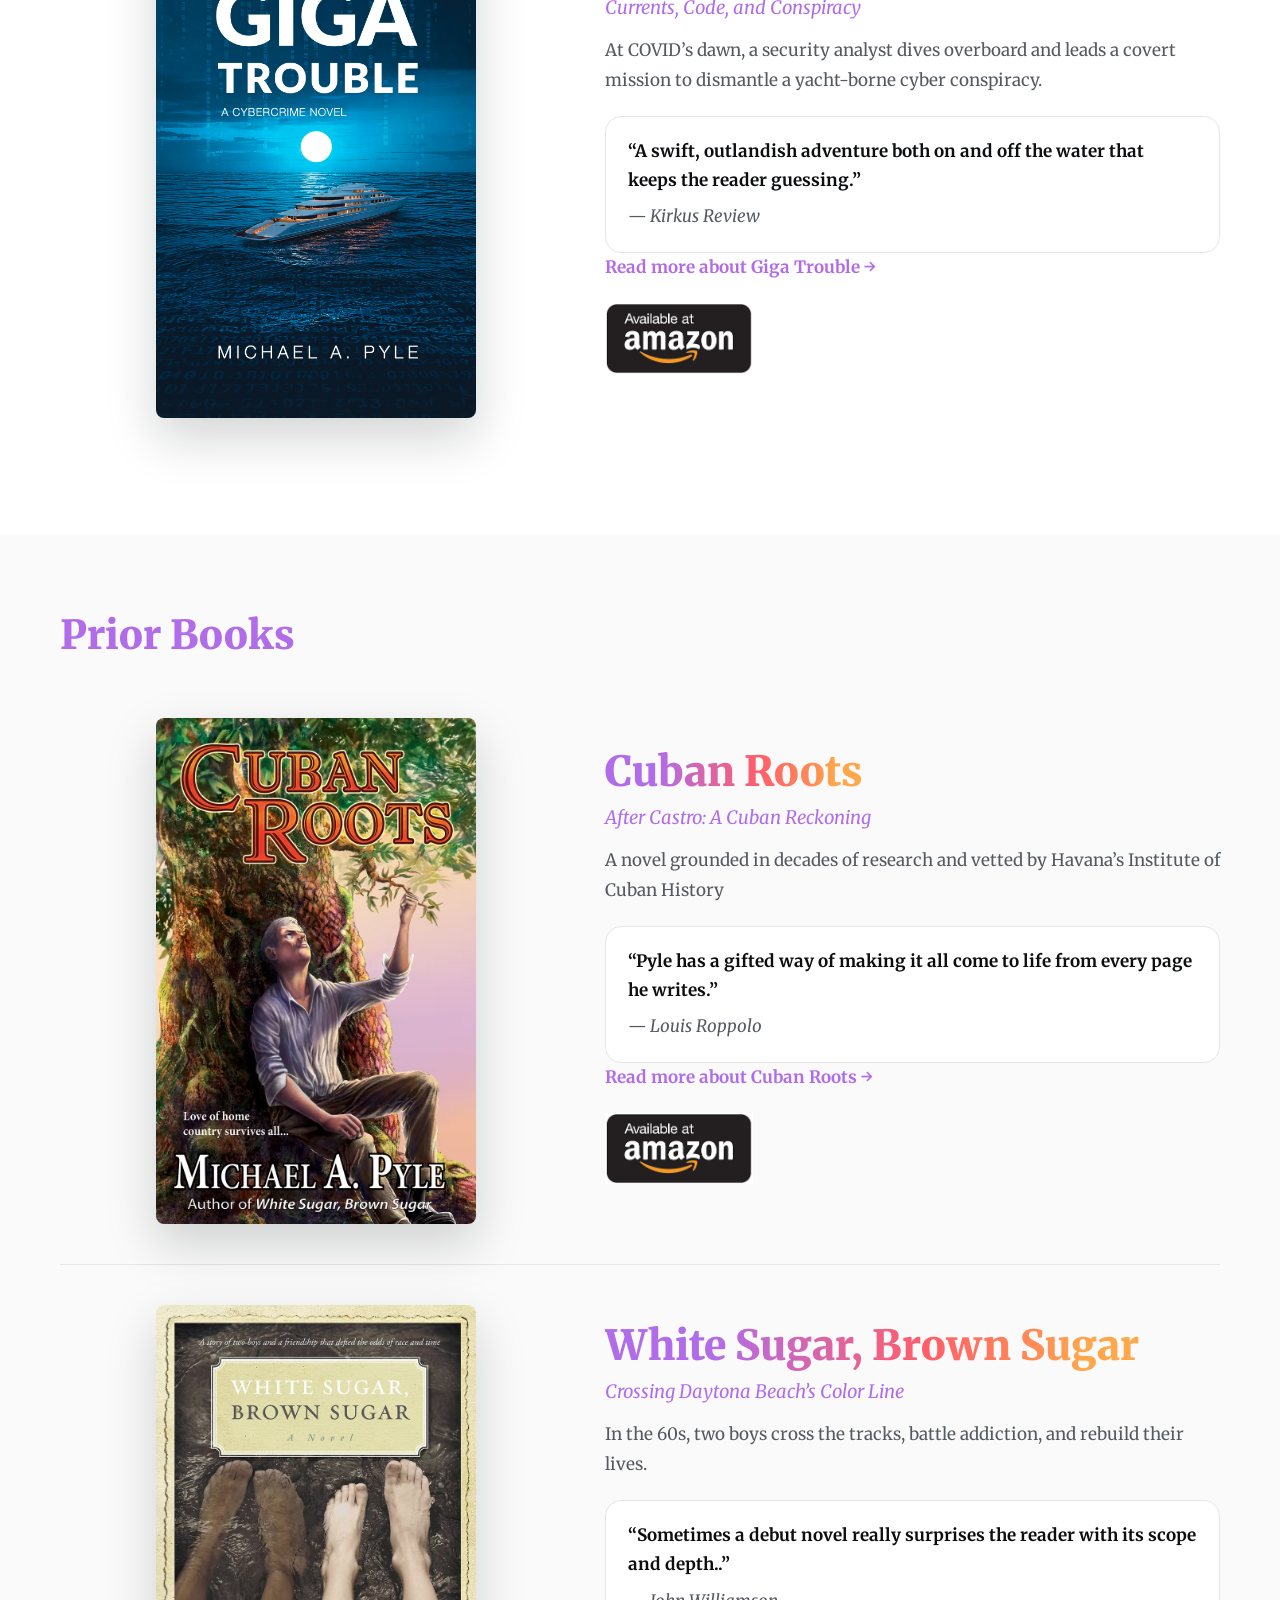
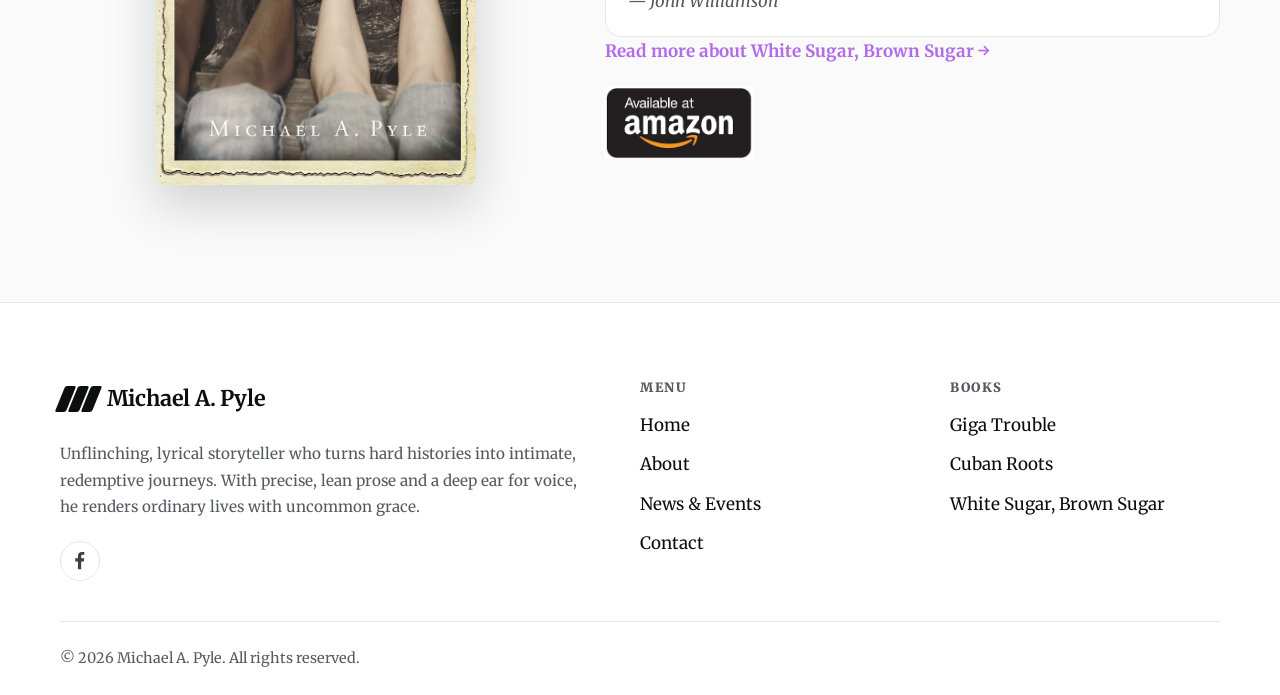
==== commit 70ef3551: "Auto-update footer copyright year Hardcoded '© 2025' is replaced with a <span id="copyright-year"> w" ====
--- a/index.html
+++ b/index.html
@@ -38,8 +38,13 @@
     "sameAs": ["https://www.facebook.com"]
   }
   </script>
+  <!-- Flicker-free shell navigation: vendored locally (no runtime CDN).
+       htmx boosts link clicks into AJAX swaps; idiomorph diffs the new page
+       against the live DOM so the persistent nav/footer are left untouched. -->
+  <script src="js/htmx.min.js" defer></script>
+  <script src="js/idiomorph-ext.min.js" defer></script>
 </head>
-<body>
+<body hx-boost="true" hx-ext="morph" hx-swap="morph:innerHTML">
   <a class="skip-link" href="#main">Skip to content</a>
   <header class="nav" data-nav data-open="false">
     <div class="container nav__inner">
@@ -203,7 +208,7 @@
           <a href="white-sugar-brown-sugar.html">White Sugar, Brown Sugar</a>
         </div>
       </div>
-      <div class="footer__bottom">© 2025 Michael A. Pyle. All rights reserved.</div>
+      <div class="footer__bottom">© <span id="copyright-year">2026</span> Michael A. Pyle. All rights reserved.</div>
     </div>
   </footer>
   <script src="js/nav.js" defer></script>
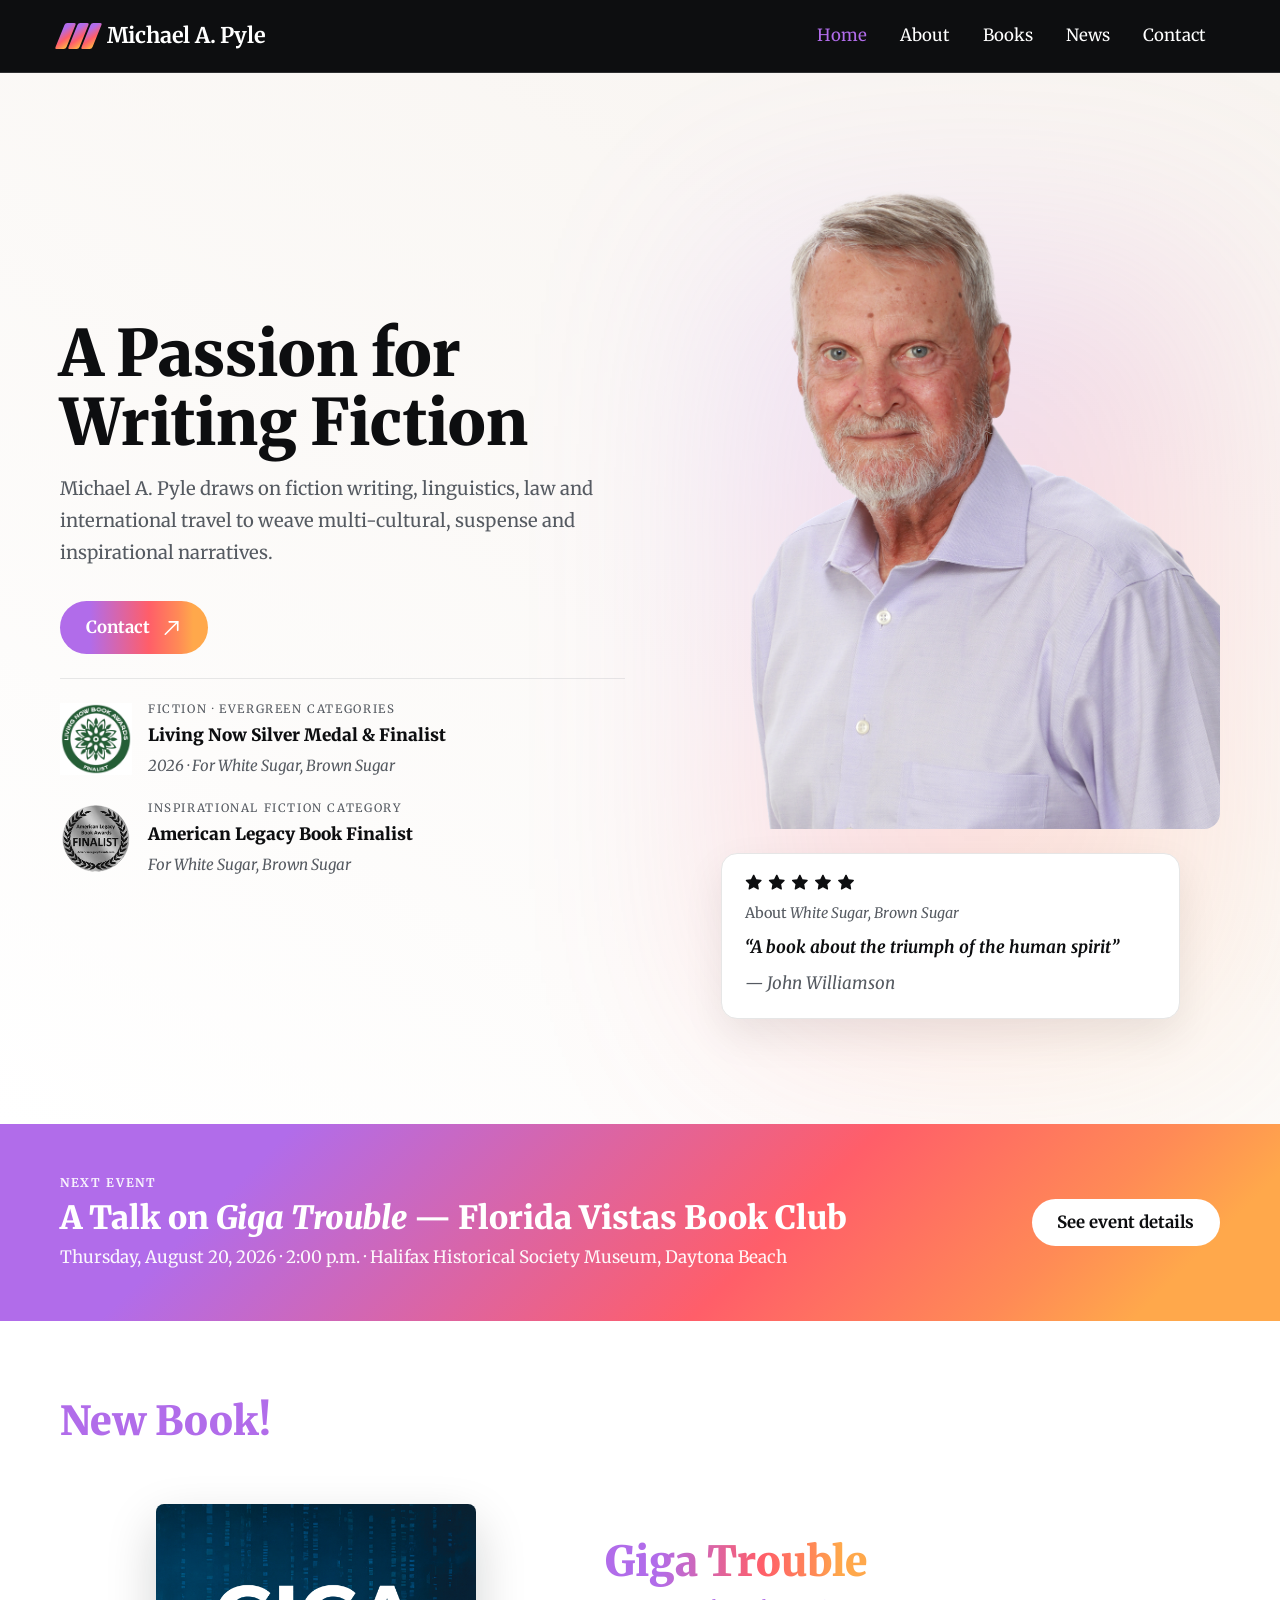
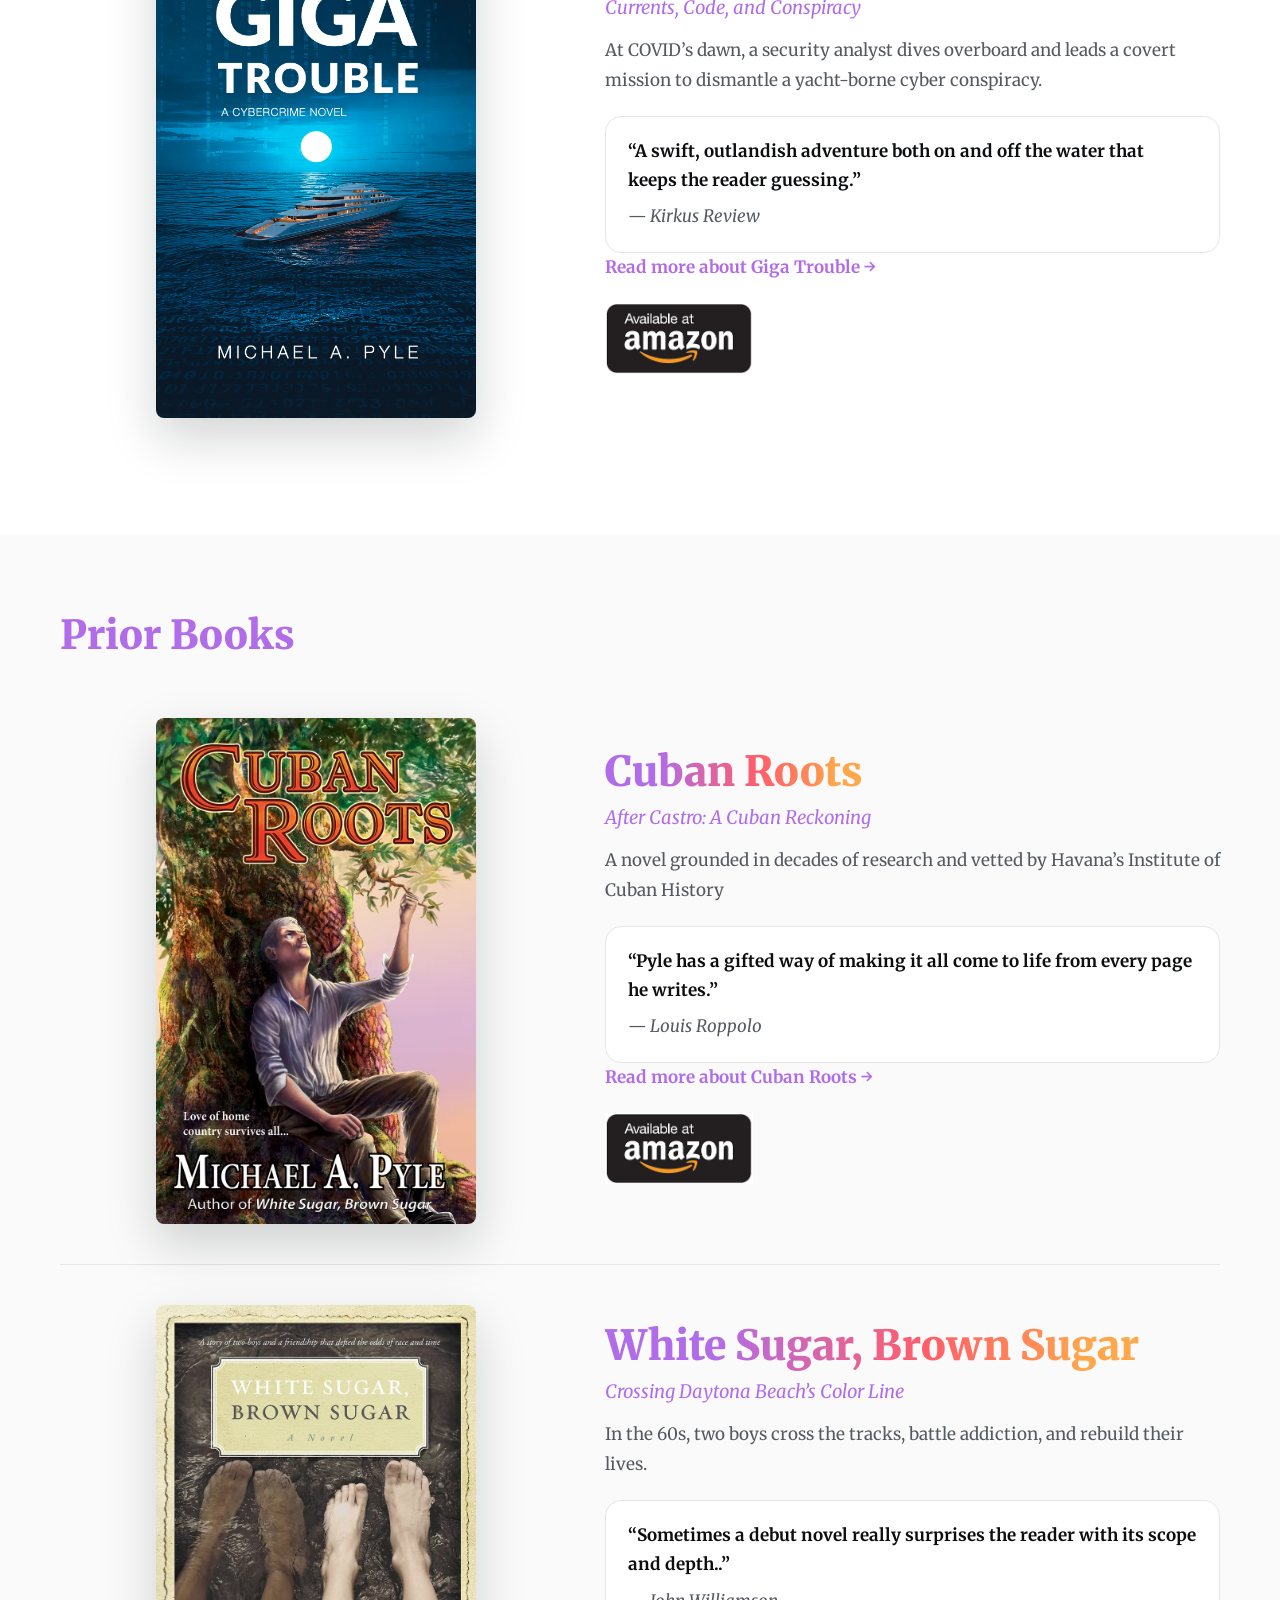
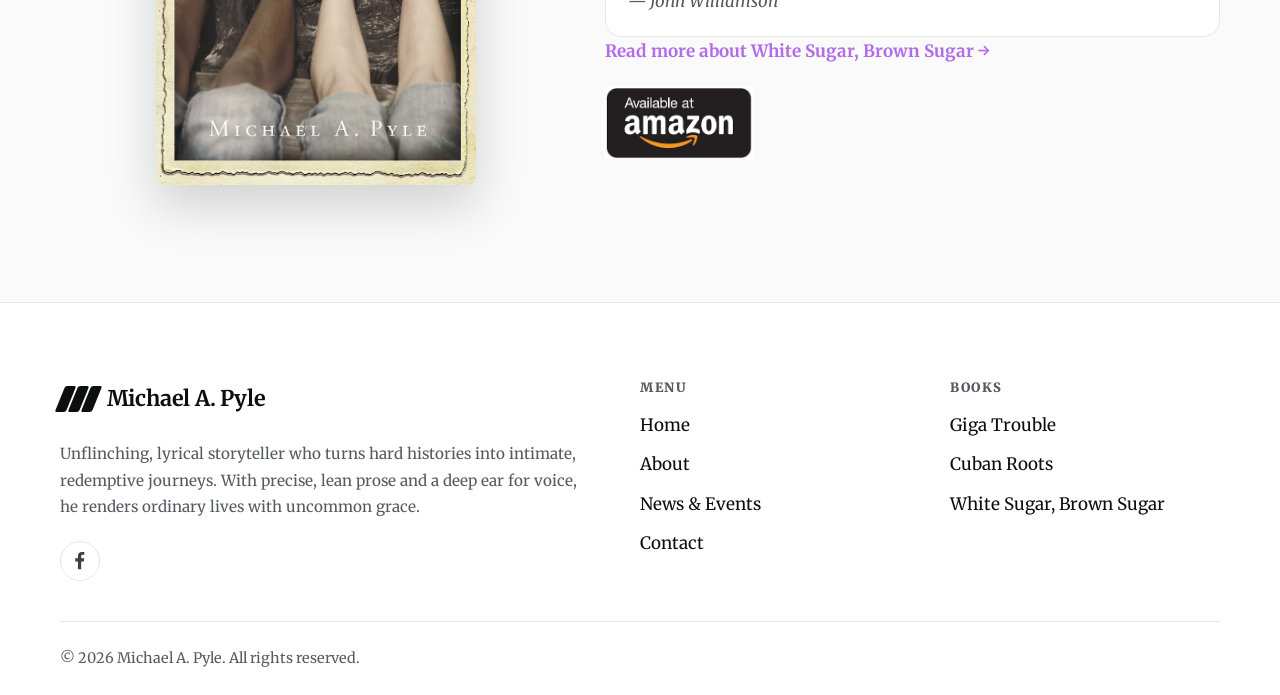
==== commit e6658d47: "home: add Living Now Silver award to hero, before American Legacy badge Stacks two award badges in t" ====
--- a/index.html
+++ b/index.html
@@ -77,12 +77,22 @@
         <span>Contact</span>
         <img class="btn__arrow" src="images/arrow-right-white.svg" alt="" width="22" height="22">
       </a>
-          <div class="badge">
-            <img src="images/american-legacy-bw.png" alt="American Legacy Book Awards seal" width="72">
-            <div>
-              <p class="badge__kicker">Inspirational Fiction Category</p>
-              <p class="badge__title">American Legacy Book Finalist</p>
-              <p class="badge__for">For <em>White Sugar, Brown Sugar</em></p>
+          <div class="badges">
+            <div class="badge badge--stack">
+              <img src="images/living-now-finalist.webp" alt="Living Now Book Awards Finalist seal" width="72">
+              <div>
+                <p class="badge__kicker">Fiction · Evergreen Categories</p>
+                <p class="badge__title">Living Now Silver Medal &amp; Finalist</p>
+                <p class="badge__for">2026 · For <em>White Sugar, Brown Sugar</em></p>
+              </div>
+            </div>
+            <div class="badge badge--stack">
+              <img src="images/american-legacy-bw.png" alt="American Legacy Book Awards seal" width="72">
+              <div>
+                <p class="badge__kicker">Inspirational Fiction Category</p>
+                <p class="badge__title">American Legacy Book Finalist</p>
+                <p class="badge__for">For <em>White Sugar, Brown Sugar</em></p>
+              </div>
             </div>
           </div>
         </div>
--- a/css/styles.css
+++ b/css/styles.css
@@ -279,6 +279,16 @@
   padding-top: 1.5rem;
   border-top: 1px solid var(--border);
 }
+/* stacked award badges (one shared divider) */
+.badges {
+  margin-top: 1.5rem;
+  padding-top: 1.25rem;
+  border-top: 1px solid var(--border);
+  display: flex;
+  flex-direction: column;
+  gap: 1.1rem;
+}
+.badge--stack { margin-top: 0; padding-top: 0; border-top: 0; }
 .badge img { width: 72px; height: auto; }
 .badge__kicker {
   font-size: 0.72rem;
@@ -455,6 +465,30 @@
 .aside .recognition img { margin: 0.75rem 0; }
 .aside .award-num { font-size: 3rem; color: var(--g1); margin: 0; line-height: 1; }
 .aside .award-label { font-size: 1.1rem; margin: 0 0 1.5rem; }
+.reader-reviews-teaser {
+  border: 1px solid var(--border);
+  border-radius: var(--radius);
+  padding: 1.25rem 1.35rem;
+  margin: 1.75rem 0 2rem;
+  background: var(--off-white);
+}
+.reader-reviews-teaser__label {
+  display: inline-block;
+  font-size: 0.68rem;
+  letter-spacing: 0.1em;
+  text-transform: uppercase;
+  font-weight: 700;
+  color: #fff;
+  background: var(--gradient);
+  padding: 0.35rem 0.7rem;
+  border-radius: 999px;
+  margin: 0 0 0.85rem;
+}
+.reader-reviews-teaser__title { font-size: 1.15rem; margin: 0 0 0.35rem; line-height: 1.3; }
+.reader-reviews-teaser__meta { color: var(--ink-muted); font-style: italic; font-size: 0.95rem; margin: 0 0 0.75rem; }
+.reader-reviews-teaser__desc { font-size: 0.98rem; margin: 0 0 1rem; color: var(--ink); }
+.reader-reviews-teaser__link { font-weight: 700; color: var(--g1); text-decoration: none; }
+.reader-reviews-teaser__link:hover { text-decoration: underline; text-underline-offset: 2px; }
 .essay-figure { display: block; text-decoration: none; border: 1px solid var(--border); border-radius: var(--radius); overflow: hidden; margin-bottom: 1rem; }
 
 /* ========================================================================
@@ -569,6 +603,10 @@
 .event__meta { color: var(--ink-muted); font-style: italic; margin: 0 0 0.75rem; }
 .event__desc { color: var(--ink); margin-bottom: 1rem; }
 .event__desc:last-child { margin-bottom: 0; }
+.event__photo { margin: 1rem 0 0; border-radius: calc(var(--radius) - 4px); overflow: hidden; }
+.event__photo img { display: block; width: 100%; height: auto; }
+.event__award { margin: 1.25rem 0 0; text-align: center; }
+.event__award img { display: inline-block; width: 100%; max-width: 220px; height: auto; }
 .event__links { display: flex; flex-wrap: wrap; gap: 0.5rem 1.5rem; }
 .event__link { font-weight: 700; color: var(--g1); text-decoration: none; }
 .event__link:hover { text-decoration: underline; text-underline-offset: 2px; }
@@ -576,6 +614,208 @@
 @media (min-width: 720px) {
   .events-list { grid-template-columns: 1fr 1fr; }
   .events-group--single .events-list { grid-template-columns: 1fr; }
+}
+
+/* ========================================================================
+   READER REVIEWS (platform-styled cards)
+   ======================================================================== */
+.reviews-page { padding-block: var(--step); }
+.reviews-page__intro { margin-bottom: 2.5rem; max-width: 62ch; }
+.reviews-page__intro h1 { font-size: clamp(2rem, 6vw, 3rem); margin-bottom: 0.5rem; }
+.reviews-page__lead { color: var(--ink-muted); margin-bottom: 1.25rem; }
+.reviews-page__back { font-weight: 700; color: var(--g1); text-decoration: none; }
+.reviews-page__back:hover { text-decoration: underline; text-underline-offset: 2px; }
+.reviews-stack { display: grid; gap: 2.5rem; }
+
+/* shared */
+.review-card { border-radius: 8px; overflow: hidden; box-shadow: 0 2px 12px rgba(0, 0, 0, 0.08); }
+.review-card__platform {
+  display: inline-block;
+  font-size: 0.68rem;
+  font-weight: 700;
+  letter-spacing: 0.08em;
+  text-transform: uppercase;
+  padding: 0.35rem 0.65rem;
+  border-radius: 4px;
+  margin-bottom: 0.75rem;
+}
+.review-card__platform--amazon { background: #232f3e; color: #fff; font-family: "Amazon Ember", Arial, sans-serif; }
+.review-card__platform--goodreads { background: #d7e5d8; color: #3b5249; font-family: Lato, "Helvetica Neue", Arial, sans-serif; }
+.stars { color: #de7921; letter-spacing: 0.05em; font-size: 1.1rem; line-height: 1; }
+.stars--goodreads { color: #f4a460; }
+
+/* Amazon */
+.review-amazon {
+  font-family: "Amazon Ember", Arial, Helvetica, sans-serif;
+  font-size: 0.9375rem;
+  line-height: 1.5;
+  color: #0f1111;
+  background: #fff;
+  border: 1px solid #d5d9d9;
+}
+.review-amazon__grid {
+  display: grid;
+  gap: 0;
+}
+.review-amazon__main { padding: 1.25rem 1.5rem; }
+.review-amazon__heading {
+  font-size: 1.125rem;
+  font-weight: 700;
+  margin: 0 0 1rem;
+  padding-bottom: 0.75rem;
+  border-bottom: 1px solid #e7e7e7;
+}
+.review-amazon__reviewer { font-weight: 700; margin-bottom: 0.35rem; }
+.review-amazon__title { font-size: 1.05rem; font-weight: 700; margin: 0.35rem 0 0.5rem; }
+.review-amazon__meta { color: #565959; font-size: 0.875rem; margin-bottom: 0.75rem; }
+.review-amazon__verified {
+  display: inline-block;
+  color: #c45500;
+  font-size: 0.8rem;
+  font-weight: 700;
+  margin-left: 0.35rem;
+}
+.review-amazon__body p { margin: 0 0 1rem; }
+.review-amazon__body p:last-child { margin-bottom: 0; }
+.review-amazon__actions { margin-top: 1rem; font-size: 0.8125rem; color: #007185; }
+.review-amazon__actions span + span::before { content: " | "; color: #d5d9d9; }
+
+.review-amazon__sidebar {
+  background: #f7fafa;
+  border-top: 1px solid #d5d9d9;
+  padding: 1.25rem 1.5rem;
+}
+.review-amazon__sidebar h3 {
+  font-size: 1rem;
+  font-weight: 700;
+  margin: 0 0 1rem;
+  font-family: inherit;
+}
+.review-amazon__product { display: flex; gap: 0.85rem; margin-bottom: 1rem; }
+.review-amazon__product img {
+  width: 72px;
+  border-radius: 4px;
+  box-shadow: 0 1px 4px rgba(0, 0, 0, 0.12);
+}
+.review-amazon__product-title { font-weight: 700; font-size: 0.9rem; margin: 0 0 0.15rem; }
+.review-amazon__product-author { color: #565959; font-size: 0.8125rem; margin: 0; }
+.review-amazon__rating-summary { display: flex; align-items: center; gap: 0.5rem; margin-bottom: 0.35rem; }
+.review-amazon__rating-summary .stars { font-size: 1rem; }
+.review-amazon__rating-text { font-size: 0.875rem; }
+.review-amazon__rating-count { color: #007185; font-size: 0.8125rem; margin-bottom: 0.85rem; }
+.review-amazon__bars { display: grid; gap: 0.35rem; font-size: 0.75rem; }
+.review-amazon__bar-row { display: grid; grid-template-columns: 3.5rem 1fr 2.25rem; align-items: center; gap: 0.5rem; }
+.review-amazon__bar-track { height: 18px; background: #e3e6e6; border-radius: 2px; overflow: hidden; }
+.review-amazon__bar-fill { height: 100%; background: #de7921; border-radius: 2px; }
+.review-amazon__buy {
+  display: inline-block;
+  margin-top: 1rem;
+  padding: 0.45rem 0.85rem;
+  background: #ffd814;
+  border: 1px solid #fcd200;
+  border-radius: 8px;
+  font-size: 0.8125rem;
+  font-weight: 400;
+  color: #0f1111;
+  text-decoration: none;
+  box-shadow: 0 2px 5px rgba(213, 217, 217, 0.5);
+}
+
+/* Goodreads */
+.review-goodreads {
+  font-family: Lato, "Helvetica Neue", Arial, sans-serif;
+  font-size: 0.9375rem;
+  line-height: 1.55;
+  color: #333;
+  background: #fff;
+  border: 1px solid #d8d8d8;
+}
+.review-goodreads__header {
+  background: #f4f1ea;
+  border-bottom: 1px solid #d8d8d8;
+  padding: 0.65rem 1.25rem;
+  font-size: 0.8rem;
+  color: #00635d;
+}
+.review-goodreads__header a { color: #00635d; text-decoration: none; }
+.review-goodreads__header a:hover { text-decoration: underline; }
+.review-goodreads__grid {
+  display: grid;
+  gap: 1.25rem;
+  padding: 1.25rem;
+}
+.review-goodreads__cover img {
+  width: 120px;
+  border-radius: 2px;
+  box-shadow: 0 1px 6px rgba(0, 0, 0, 0.15);
+}
+.review-goodreads__cover-btn {
+  display: inline-block;
+  margin-top: 0.65rem;
+  padding: 0.4rem 1rem;
+  background: #00635d;
+  color: #fff;
+  border-radius: 20px;
+  font-size: 0.8rem;
+  font-weight: 700;
+  text-decoration: none;
+}
+.review-goodreads__profile { display: flex; gap: 0.75rem; align-items: flex-start; margin-bottom: 1rem; }
+.review-goodreads__avatar {
+  width: 40px;
+  height: 40px;
+  border-radius: 50%;
+  background: #e8e8e8;
+  flex-shrink: 0;
+  display: grid;
+  place-items: center;
+  font-size: 1.1rem;
+  color: #999;
+}
+.review-goodreads__name { font-weight: 700; font-size: 1rem; margin: 0 0 0.15rem; }
+.review-goodreads__stats { color: #999; font-size: 0.8rem; margin: 0; }
+.review-goodreads__follow {
+  display: inline-block;
+  margin-top: 0.45rem;
+  padding: 0.3rem 0.85rem;
+  background: #333;
+  color: #fff;
+  border-radius: 20px;
+  font-size: 0.75rem;
+  font-weight: 700;
+  text-decoration: none;
+}
+.review-goodreads__top { display: flex; justify-content: space-between; align-items: center; margin-bottom: 0.65rem; }
+.review-goodreads__date { color: #999; font-size: 0.8rem; }
+.review-goodreads__title { font-weight: 700; font-size: 1.05rem; margin: 0 0 0.65rem; color: #333; }
+.review-goodreads__body p { margin: 0 0 1rem; }
+.review-goodreads__body p:last-child { margin-bottom: 0; }
+
+.review-goodreads--page .review-goodreads__grid {
+  grid-template-columns: 120px 1fr;
+}
+.review-goodreads--page .review-goodreads__book-title {
+  font-size: 1.35rem;
+  font-weight: 700;
+  margin: 0 0 0.15rem;
+  color: #333;
+}
+.review-goodreads--page .review-goodreads__book-author { color: #00635d; font-size: 0.9rem; margin: 0 0 1rem; }
+.review-goodreads--page .review-goodreads__byline { color: #999; font-size: 0.85rem; margin-bottom: 0.65rem; }
+
+@media (min-width: 720px) {
+  .review-amazon__grid { grid-template-columns: 1fr 260px; }
+  .review-amazon__sidebar { border-top: 0; border-left: 1px solid #d5d9d9; }
+  .review-goodreads__grid { grid-template-columns: 120px 1fr; }
+  .review-goodreads__content { grid-column: 2; }
+}
+
+@media (min-width: 940px) {
+  .review-goodreads--list .review-goodreads__grid {
+    grid-template-columns: 120px 140px 1fr;
+  }
+  .review-goodreads--list .review-goodreads__profile { grid-column: 2; margin-bottom: 0; }
+  .review-goodreads--list .review-goodreads__content { grid-column: 3; }
 }
 
 /* ========================================================================
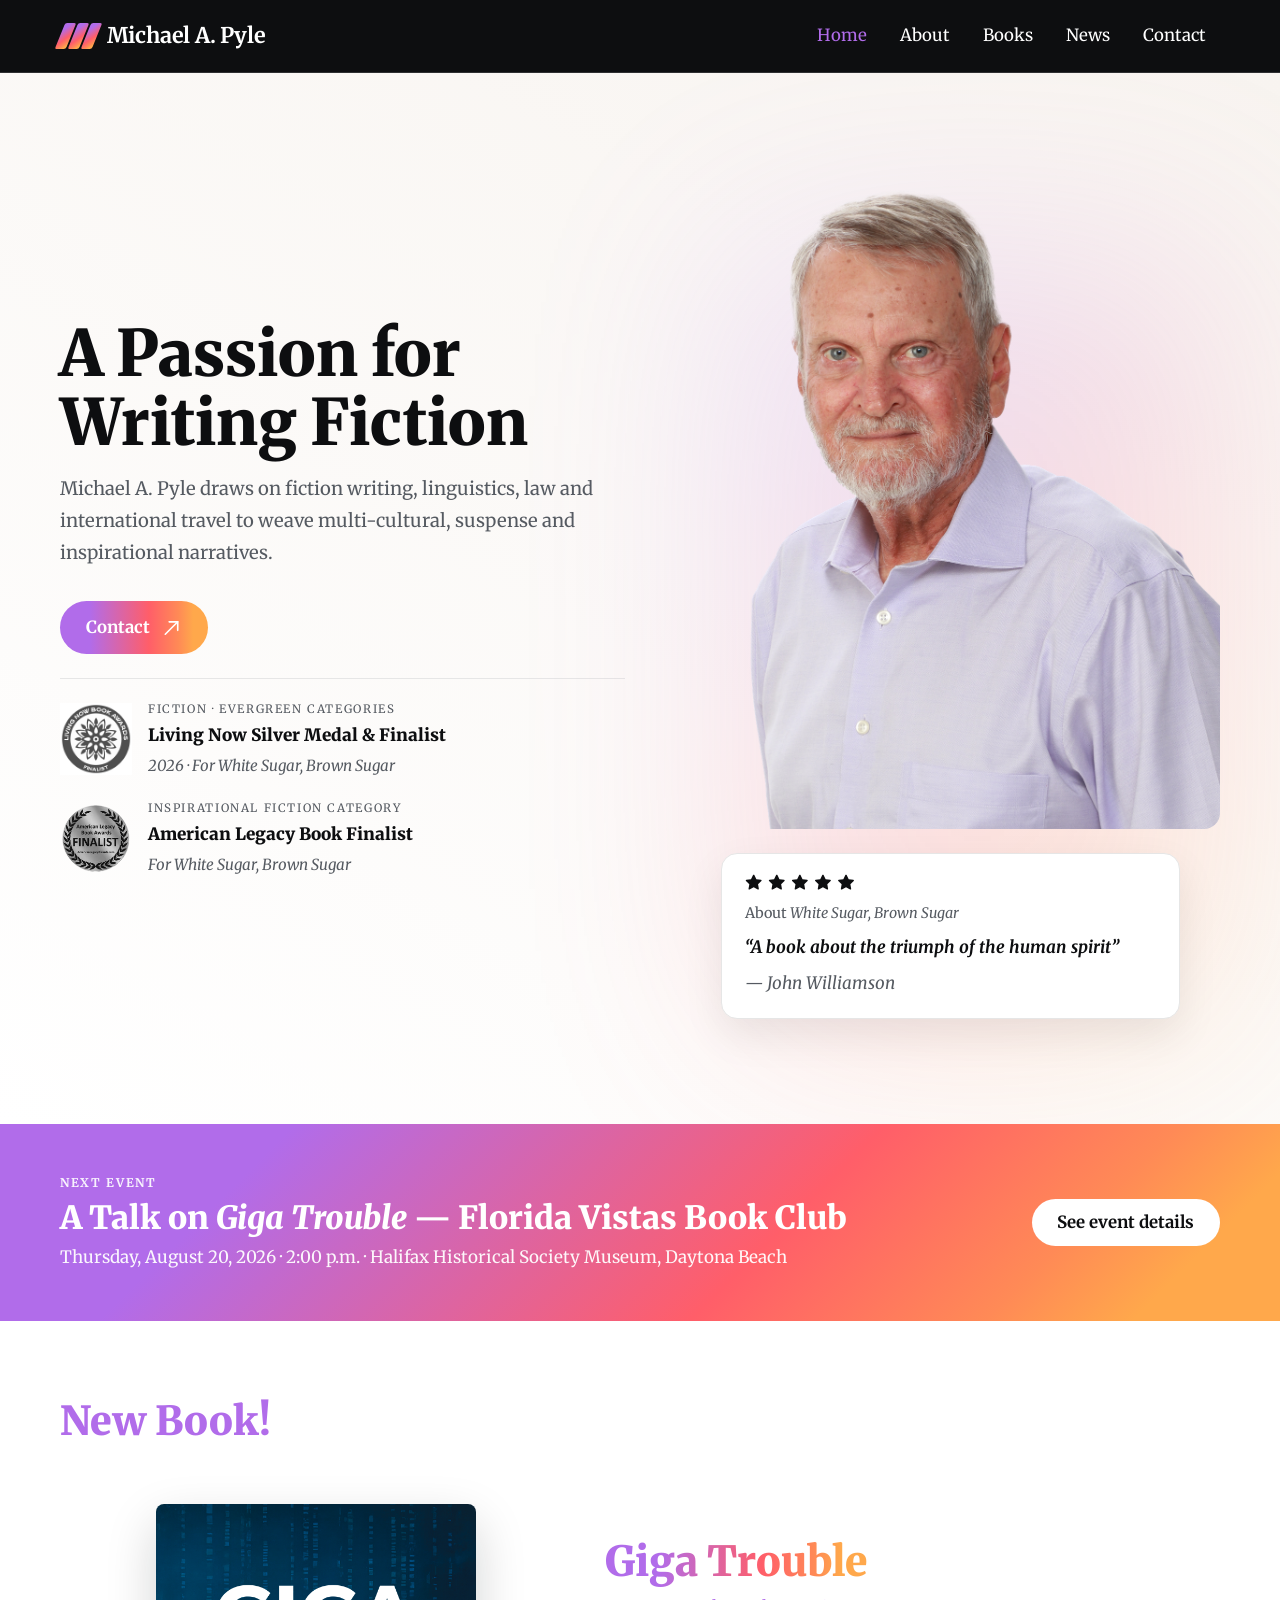
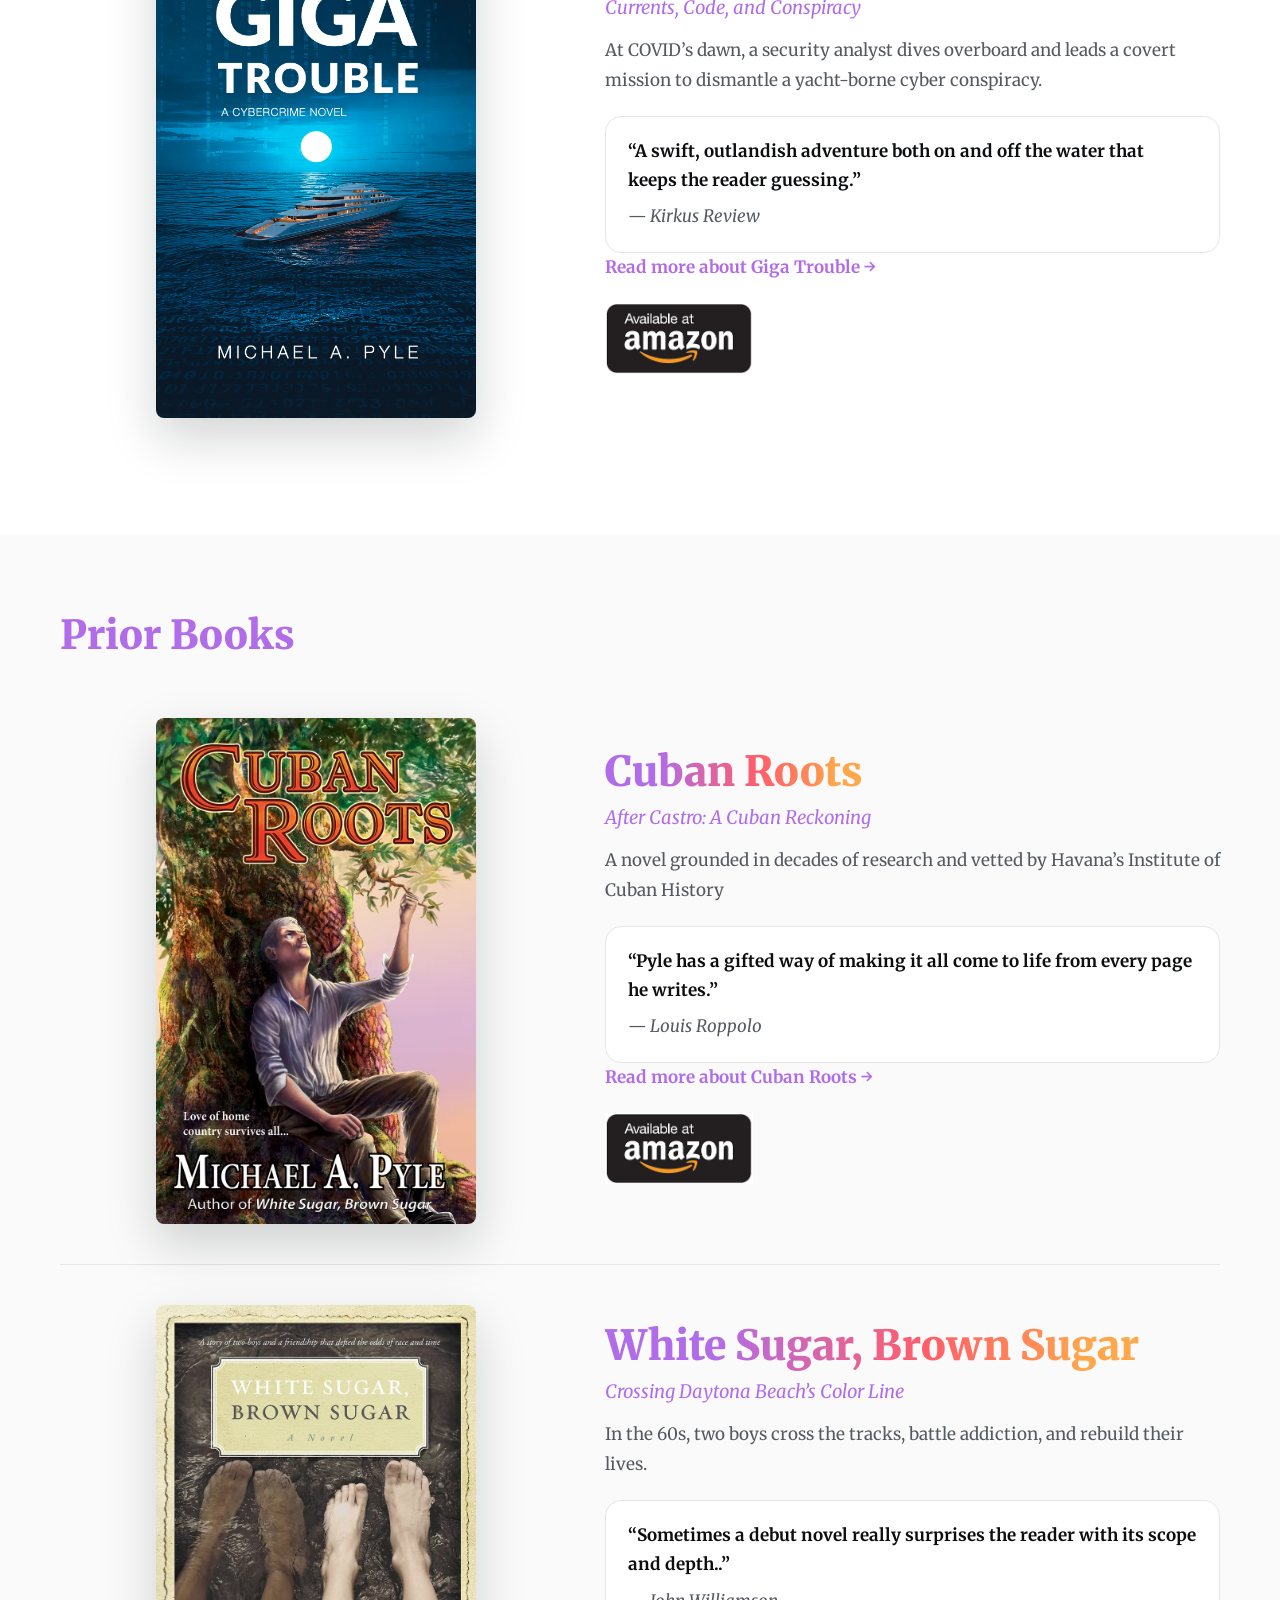
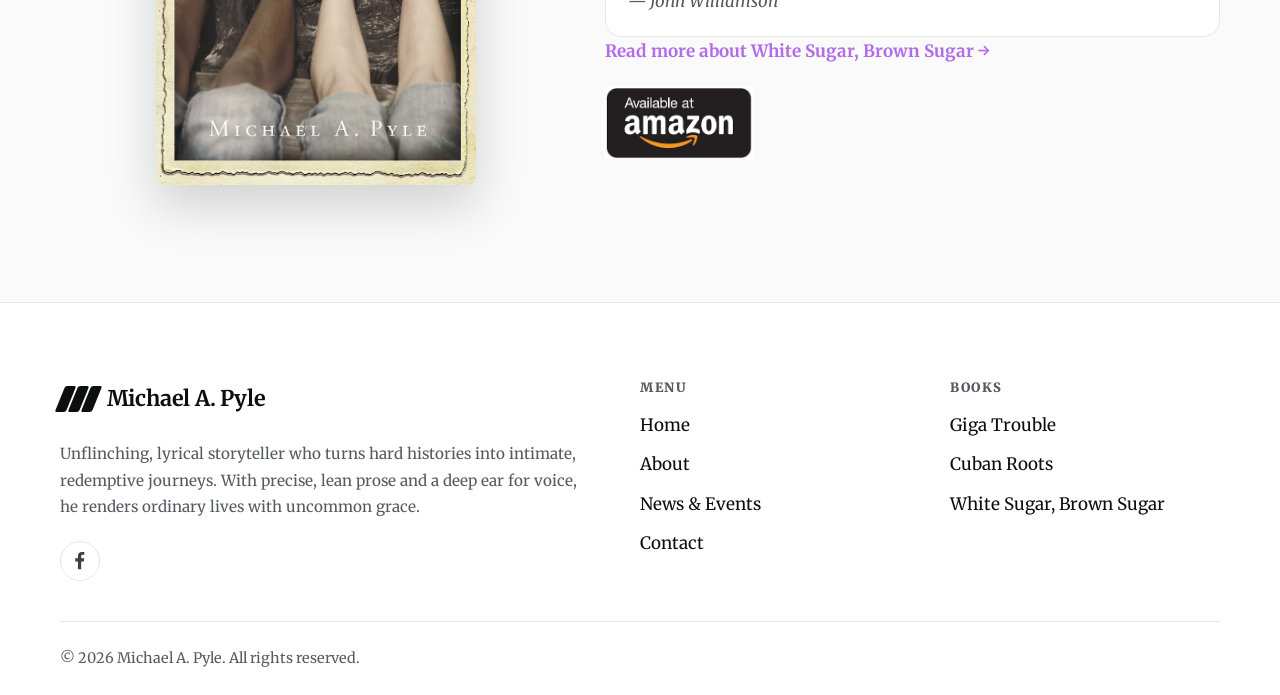
==== commit 47eb7a6e: "home/book: grayscale the Living Now seal to avoid new colors Applies filter:grayscale(1) to the Livi" ====
--- a/index.html
+++ b/index.html
@@ -79,7 +79,7 @@
       </a>
           <div class="badges">
             <div class="badge badge--stack">
-              <img src="images/living-now-finalist.webp" alt="Living Now Book Awards Finalist seal" width="72">
+              <img src="images/living-now-finalist.webp" alt="Living Now Book Awards Finalist seal" width="72" style="filter:grayscale(1);">
               <div>
                 <p class="badge__kicker">Fiction · Evergreen Categories</p>
                 <p class="badge__title">Living Now Silver Medal &amp; Finalist</p>
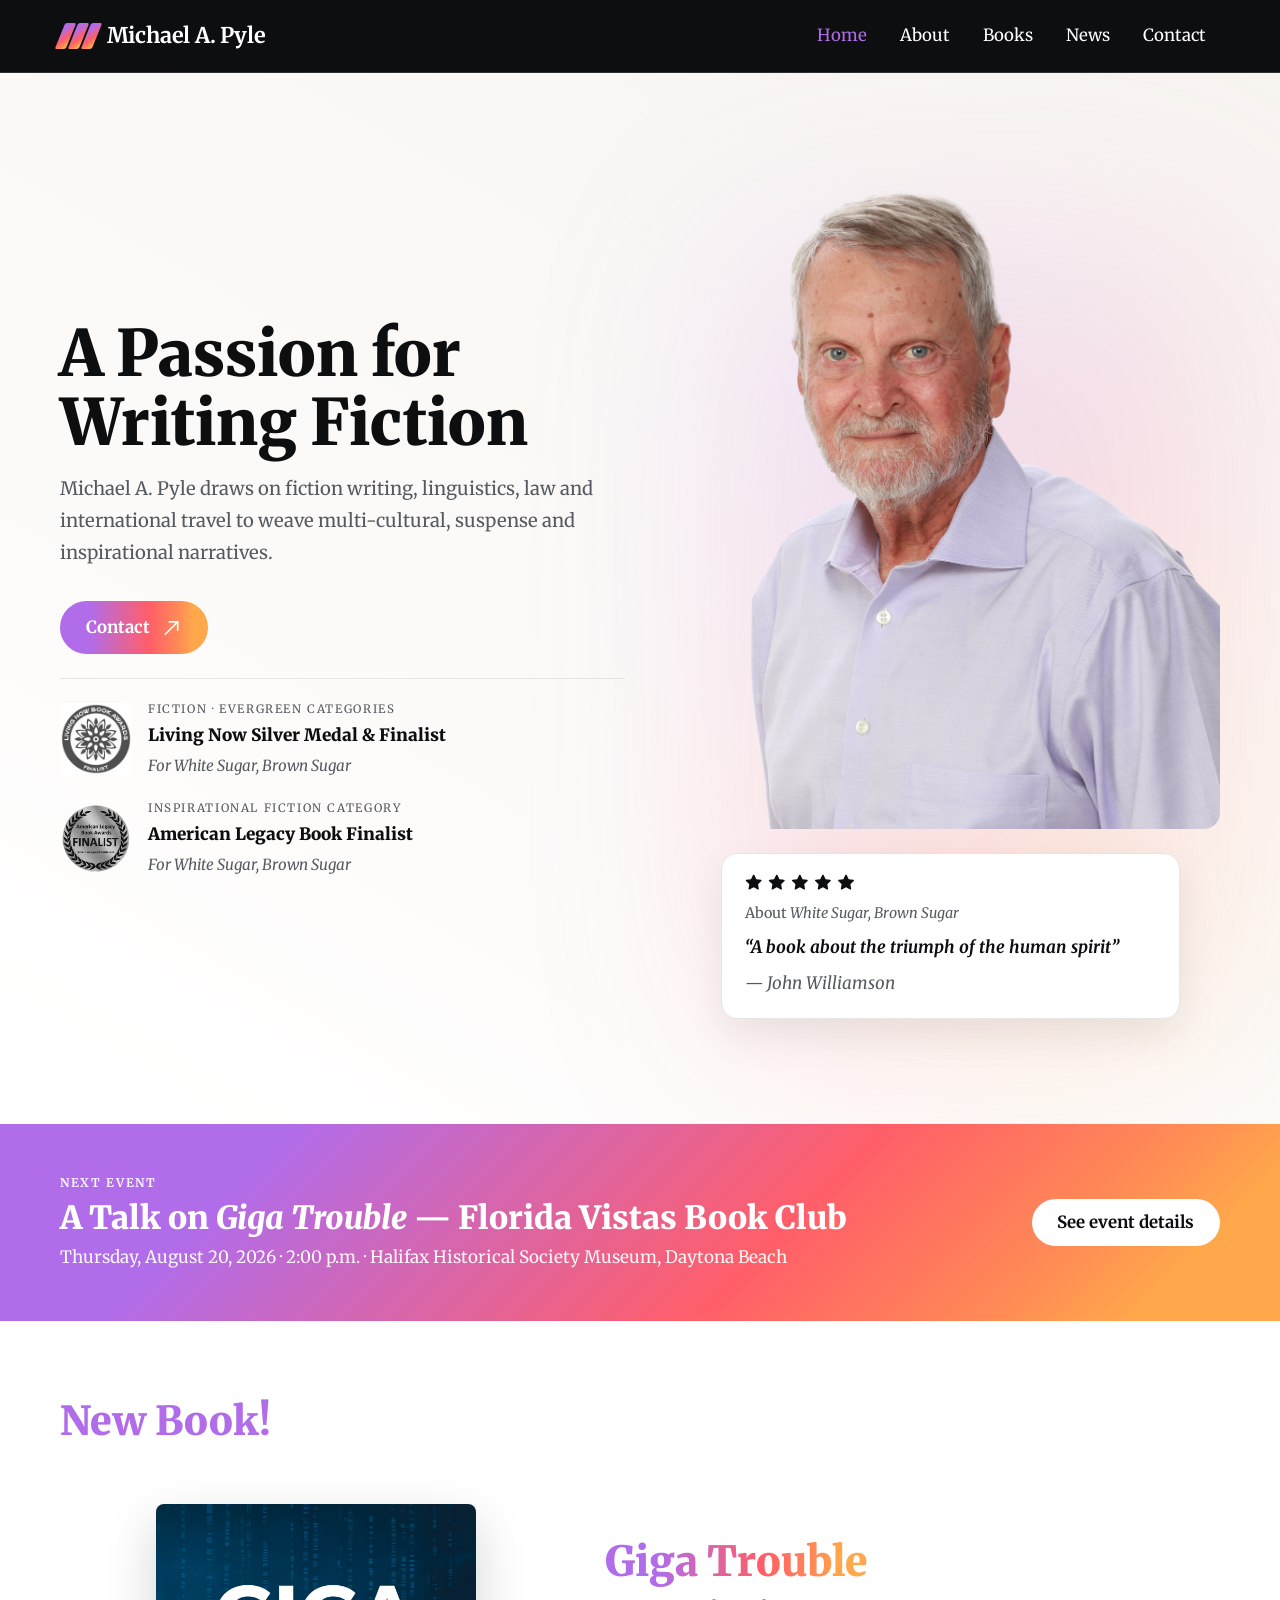
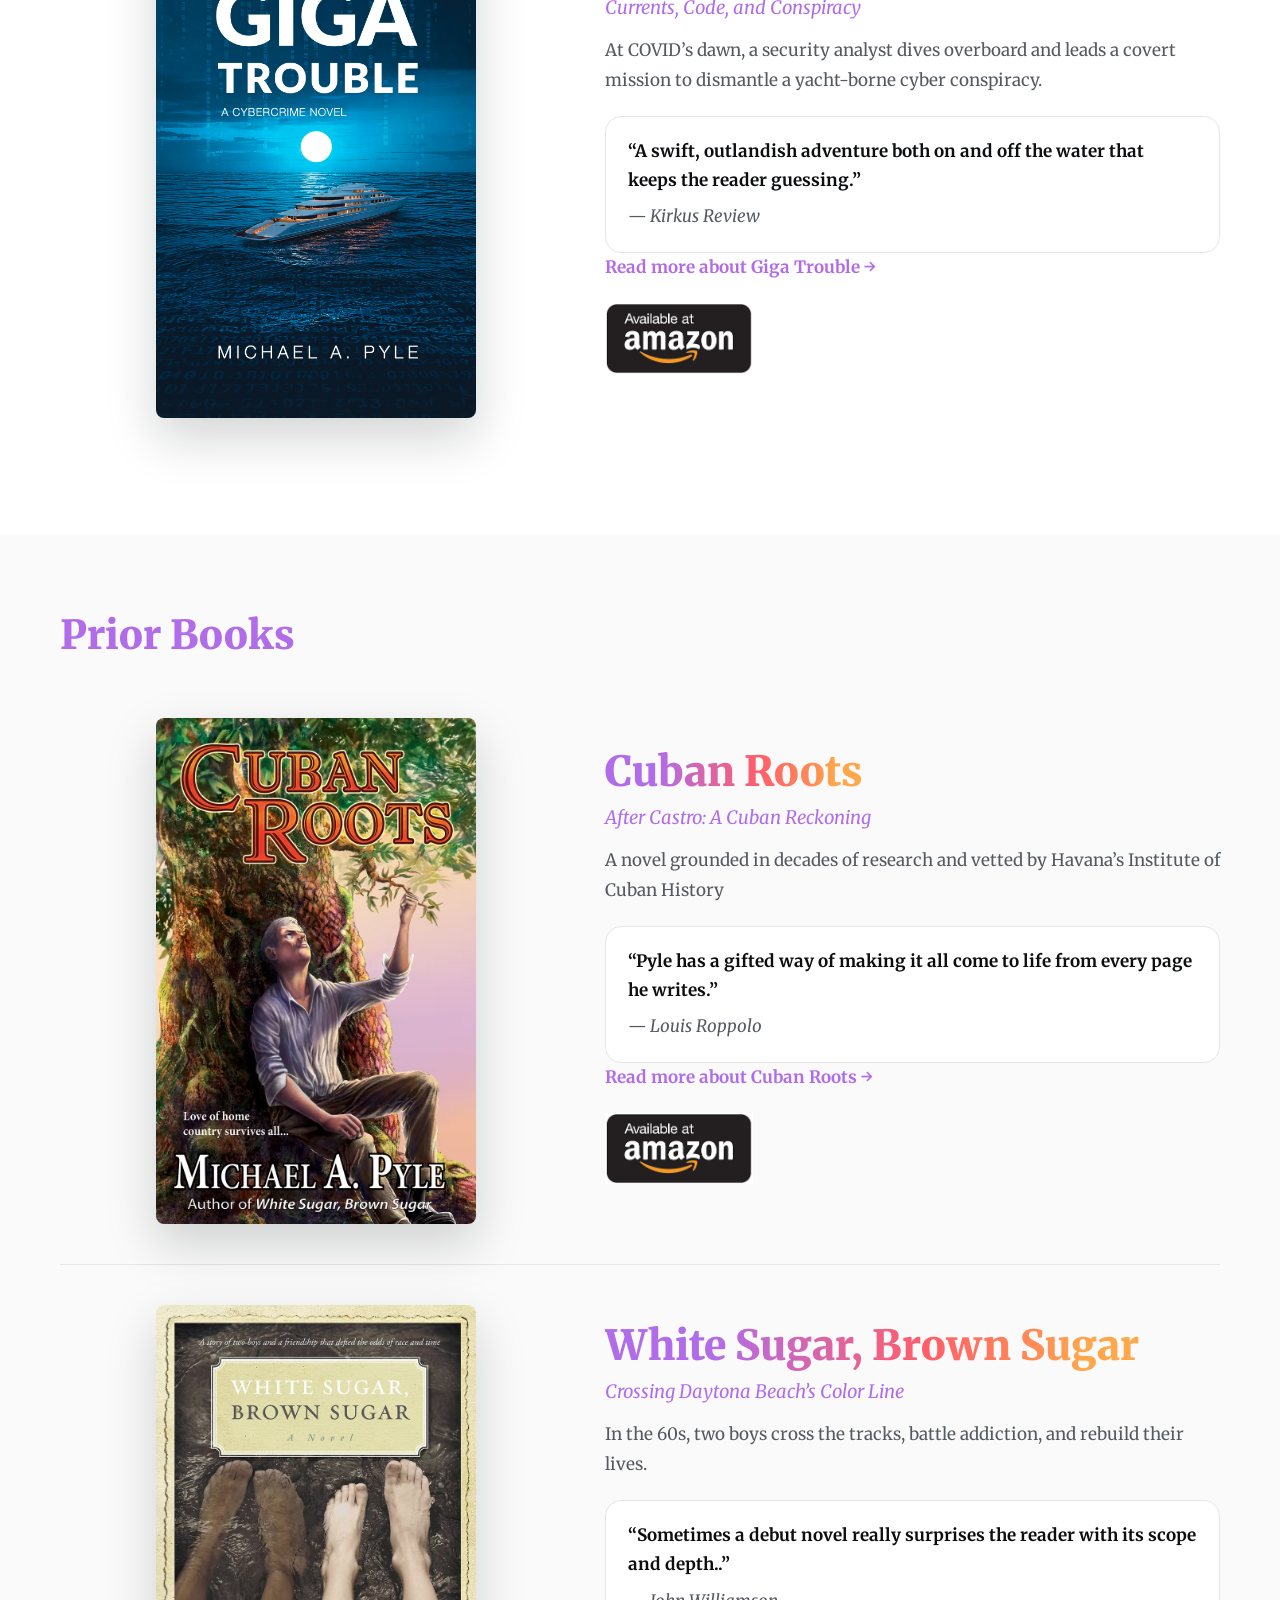
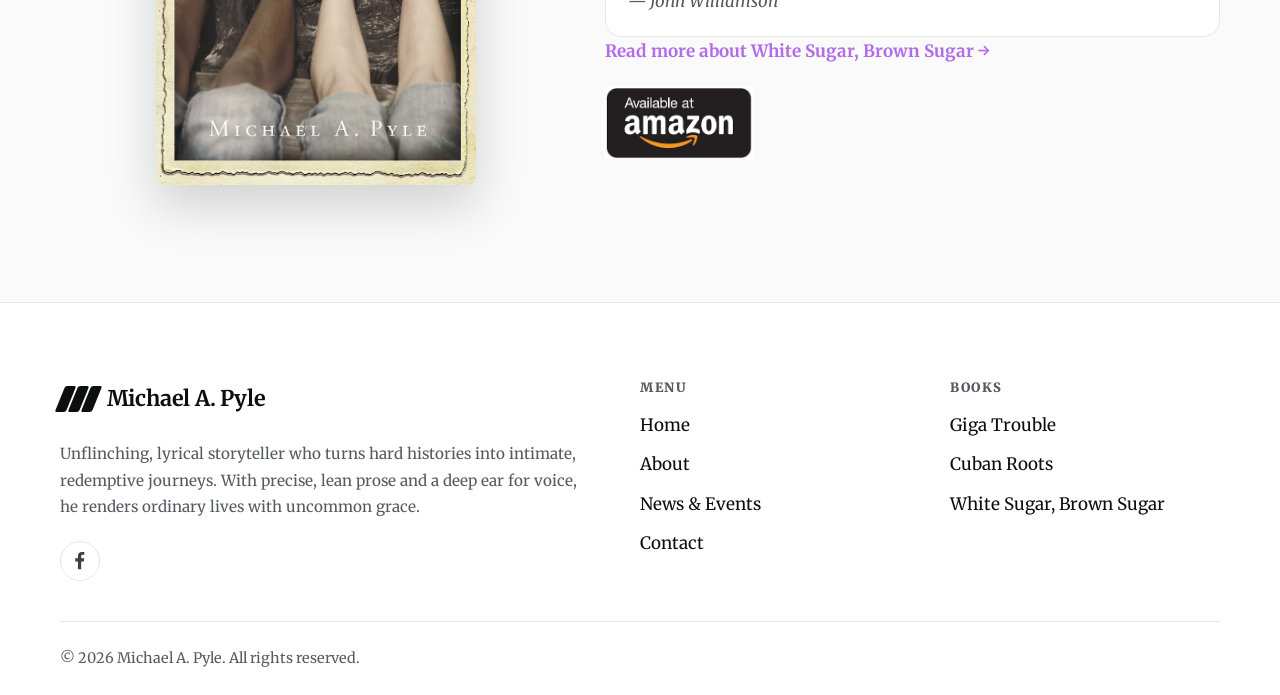
==== commit 84d2fd00: "home: drop the 2026 date from Living Now hero badge, match American Legacy Co-Authored-By: Claude Op" ====
--- a/index.html
+++ b/index.html
@@ -83,7 +83,7 @@
               <div>
                 <p class="badge__kicker">Fiction · Evergreen Categories</p>
                 <p class="badge__title">Living Now Silver Medal &amp; Finalist</p>
-                <p class="badge__for">2026 · For <em>White Sugar, Brown Sugar</em></p>
+                <p class="badge__for">For <em>White Sugar, Brown Sugar</em></p>
               </div>
             </div>
             <div class="badge badge--stack">
